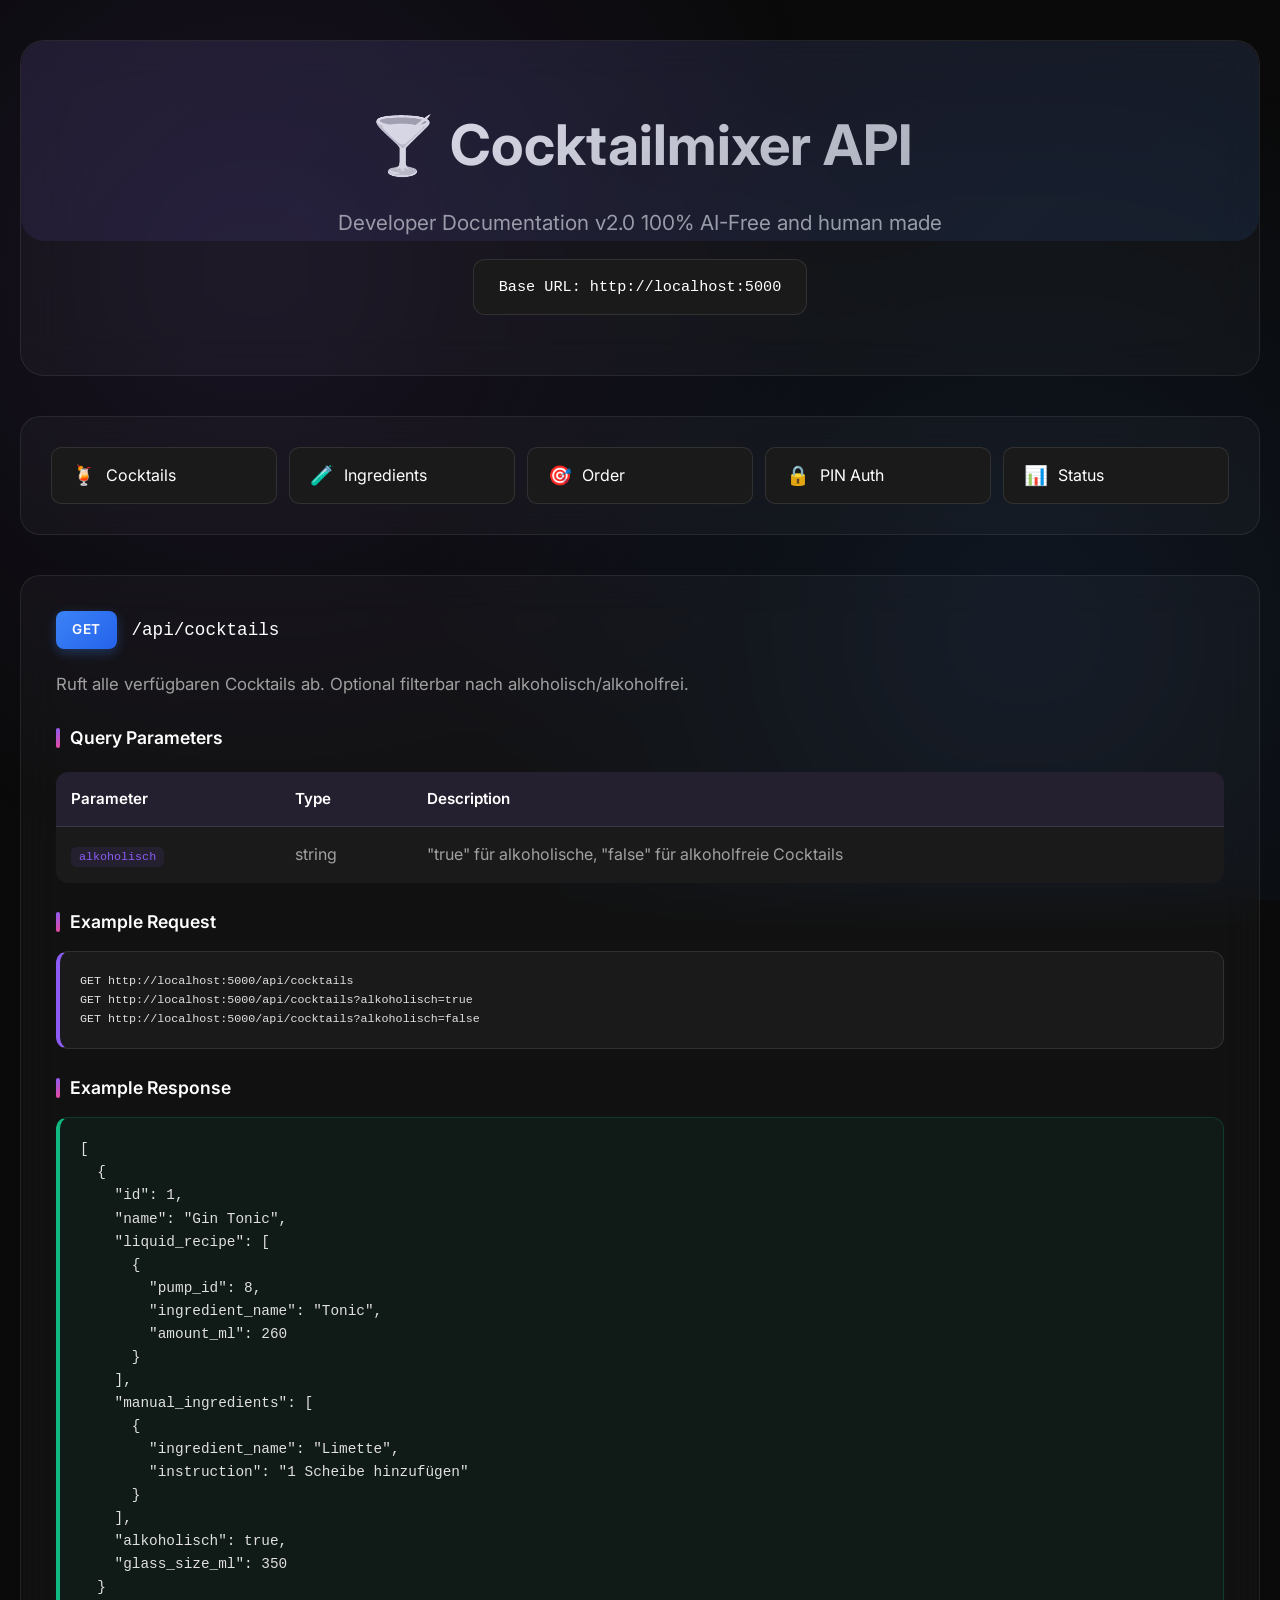
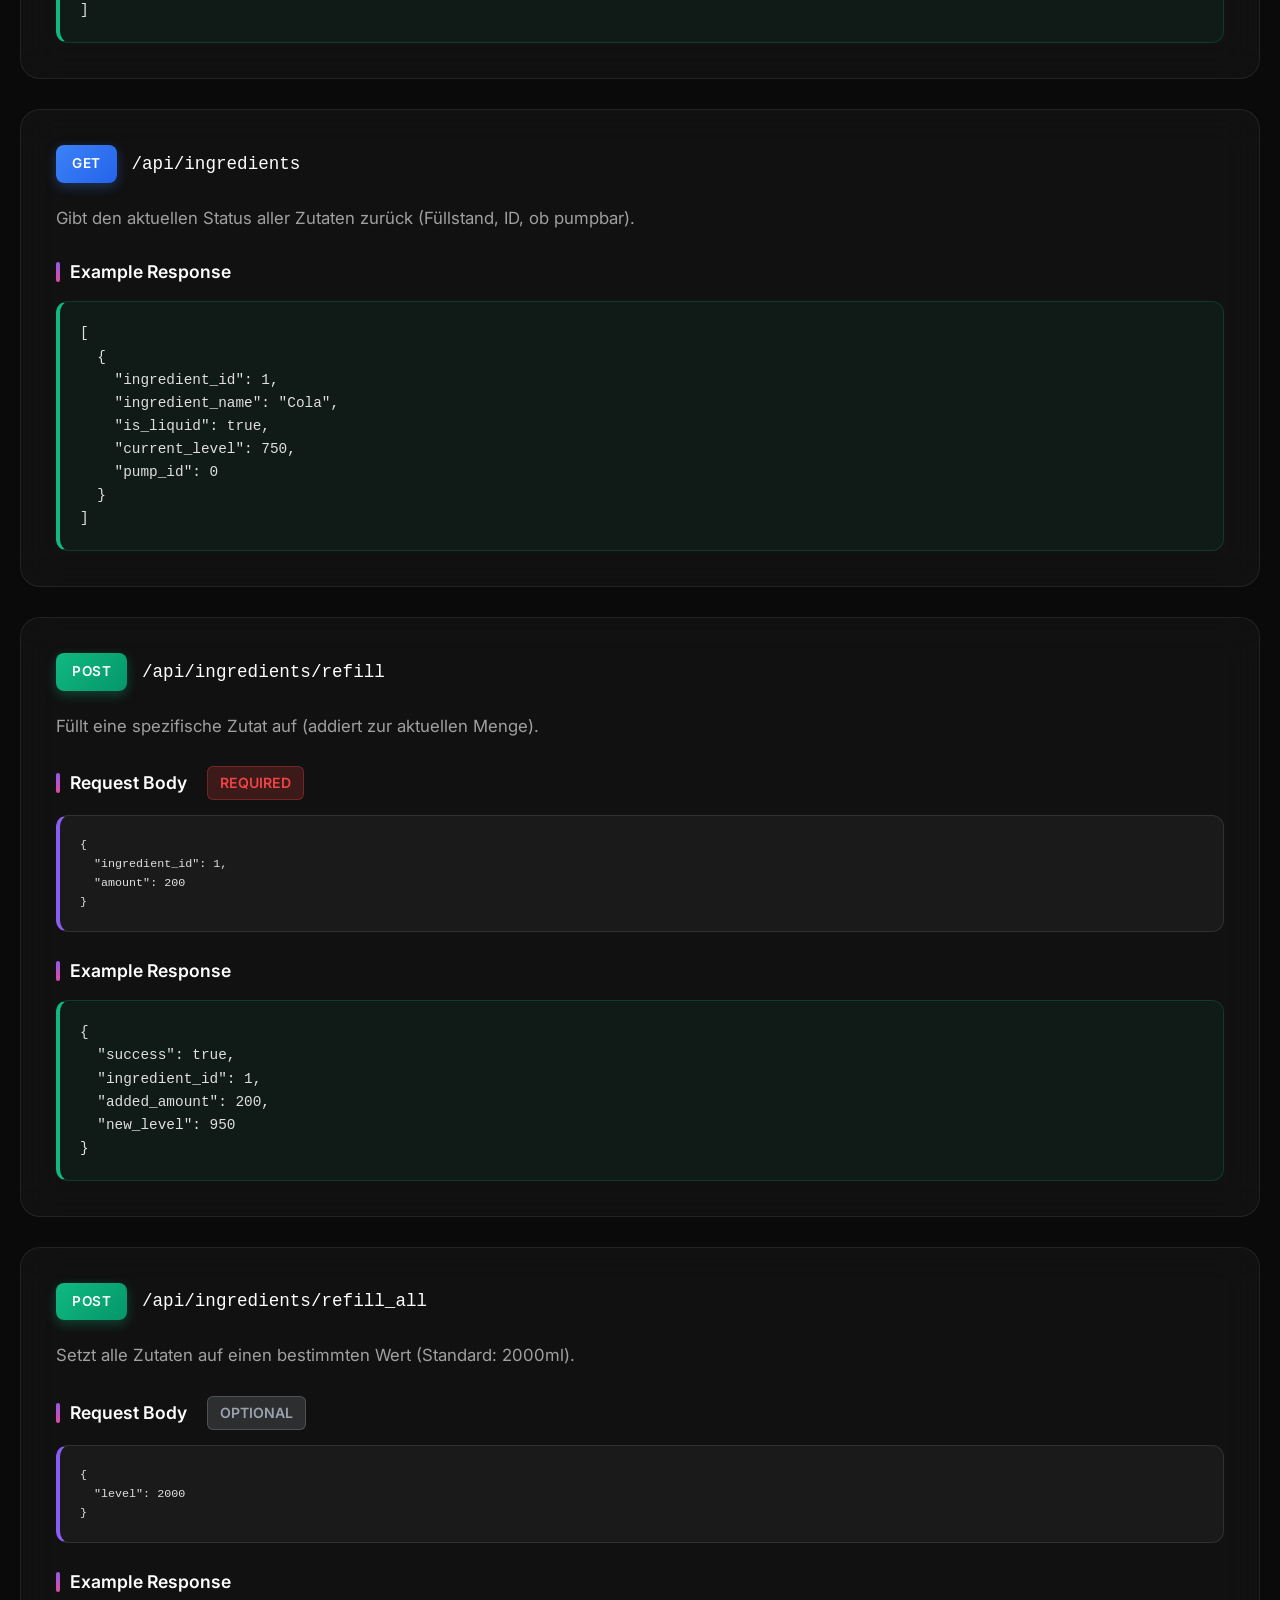
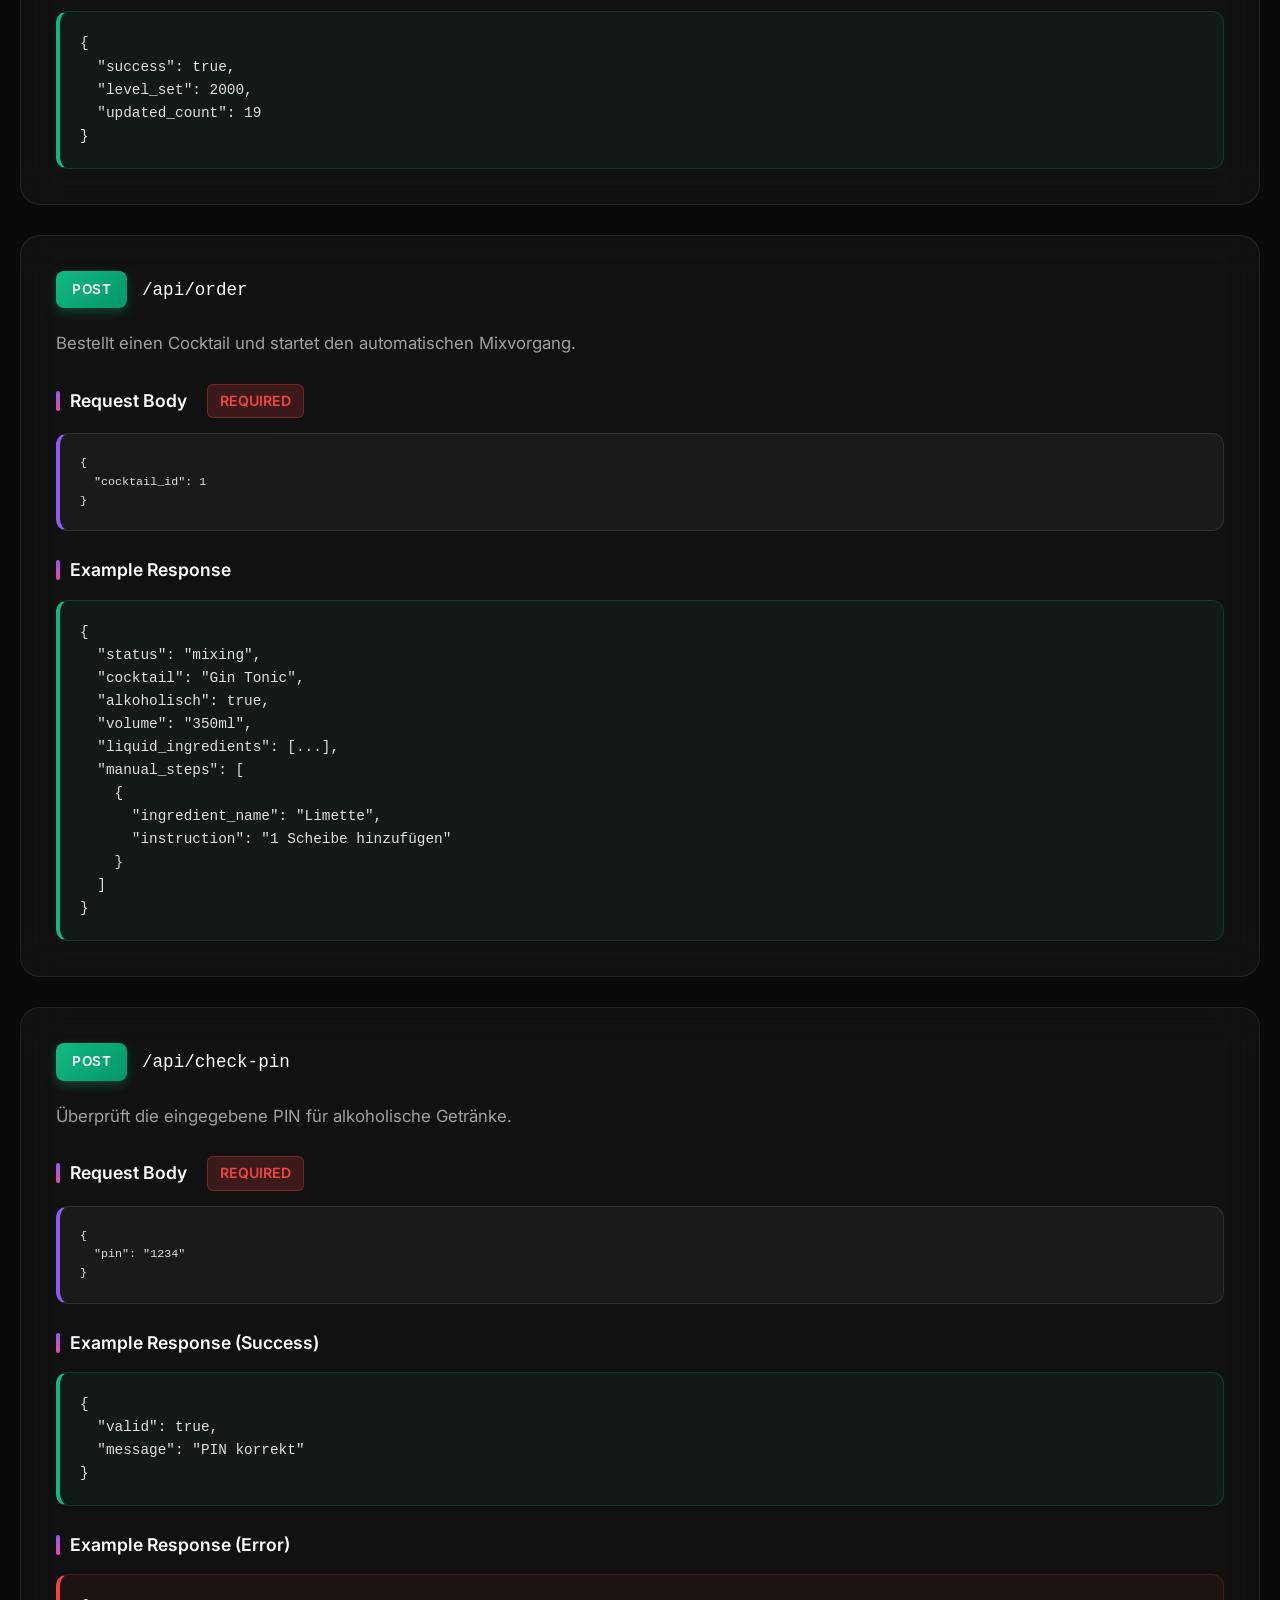
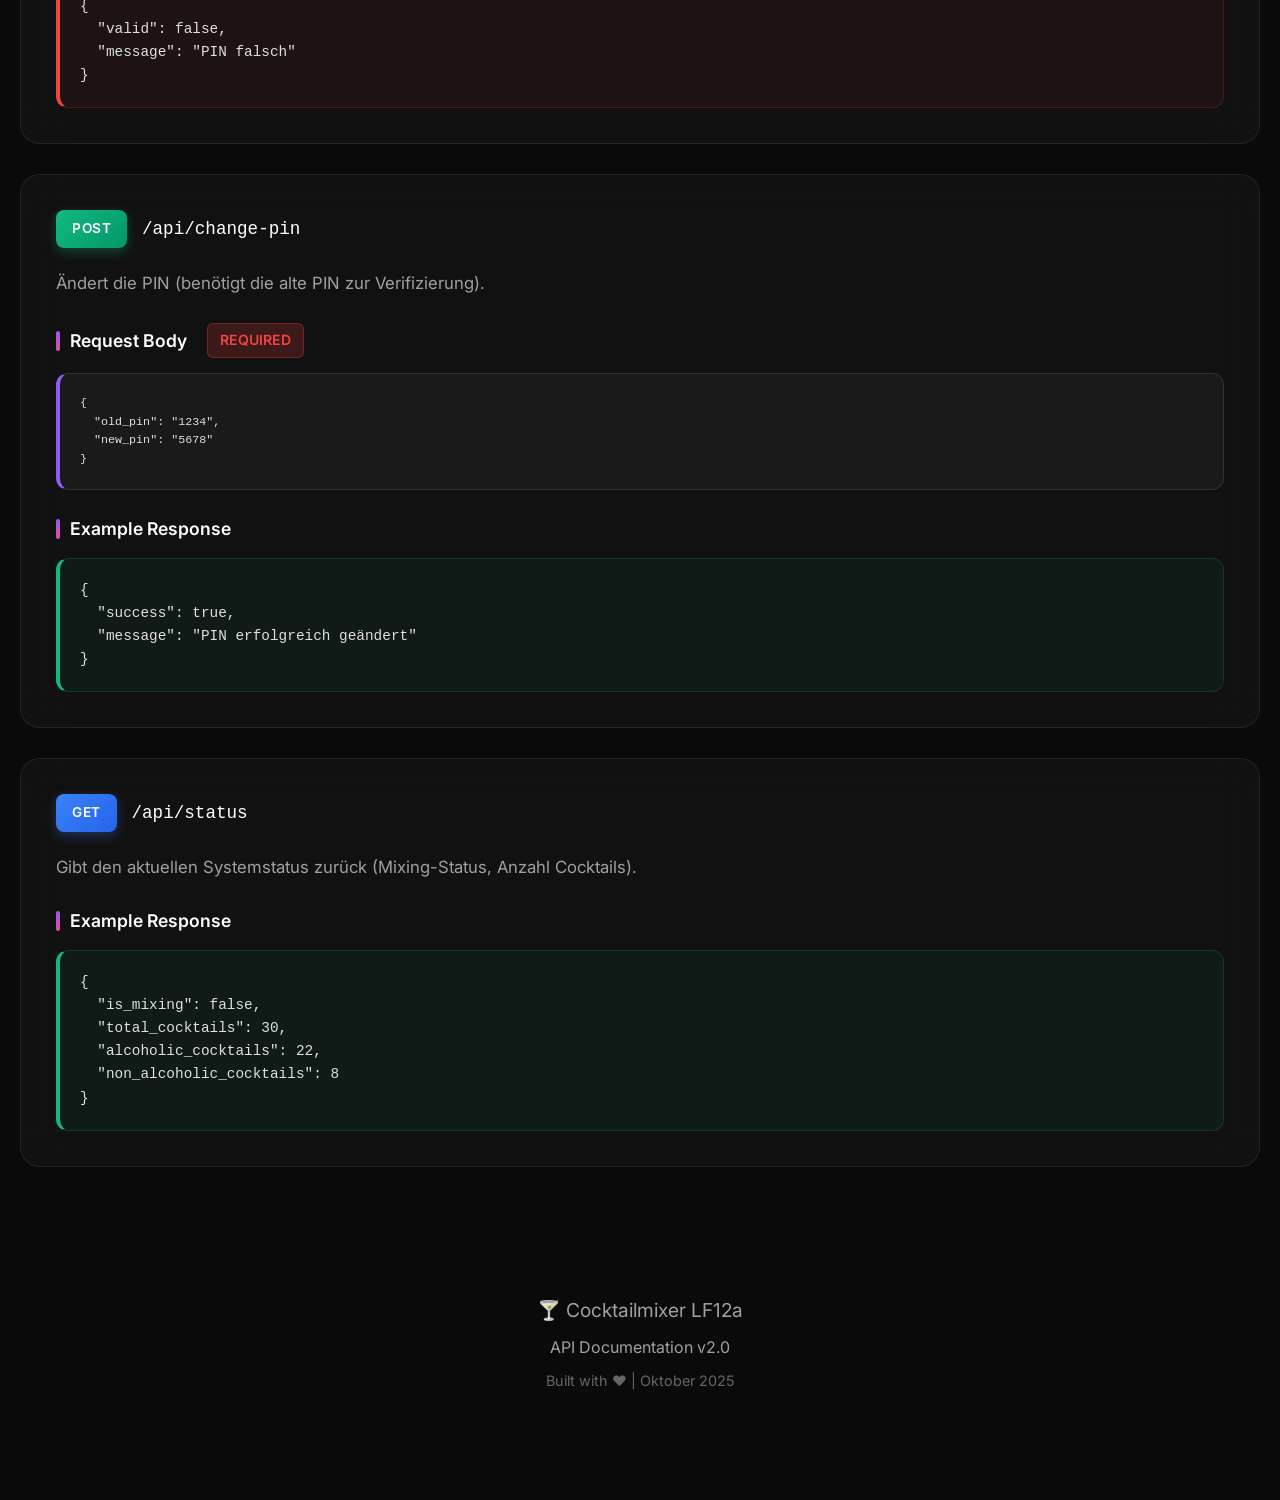
==== api_examples.html @ 71ad5038 "added api example html" ====
<!DOCTYPE html>
<html lang="de">
<head>
    <meta charset="UTF-8">
    <meta name="viewport" content="width=device-width, initial-scale=1.0">
    <title>Cocktailmixer API | Documentation not made with AI trust me bro</title>
    <style>
        @import url('https://fonts.googleapis.com/css2?family=Inter:wght@300;400;500;600;700&display=swap');
        
        * {
            margin: 0;
            padding: 0;
            box-sizing: border-box;
        }
        
        :root {
            --bg-primary: #0a0a0a;
            --bg-secondary: #1a1a1a;
            --bg-card: rgba(30, 30, 30, 0.6);
            --border-color: rgba(255, 255, 255, 0.1);
            --text-primary: #ffffff;
            --text-secondary: #a0a0a0;
            --accent-purple: #8b5cf6;
            --accent-blue: #3b82f6;
            --accent-green: #10b981;
            --accent-pink: #ec4899;
            --glass-bg: rgba(255, 255, 255, 0.03);
            --glass-border: rgba(255, 255, 255, 0.08);
        }
        
        body {
            font-family: 'Inter', -apple-system, BlinkMacSystemFont, sans-serif;
            background: var(--bg-primary);
            color: var(--text-primary);
            line-height: 1.6;
            overflow-x: hidden;
        }
        
        /* Animated Background */
        body::before {
            content: '';
            position: fixed;
            top: 0;
            left: 0;
            width: 100%;
            height: 100%;
            background: 
                radial-gradient(circle at 20% 30%, rgba(139, 92, 246, 0.1) 0%, transparent 50%),
                radial-gradient(circle at 80% 70%, rgba(59, 130, 246, 0.1) 0%, transparent 50%);
            pointer-events: none;
            z-index: 0;
        }
        
        .container {
            max-width: 1400px;
            margin: 0 auto;
            padding: 40px 20px;
            position: relative;
            z-index: 1;
        }
        
        /* Header */
        header {
            background: var(--glass-bg);
            backdrop-filter: blur(20px);
            -webkit-backdrop-filter: blur(20px);
            border: 1px solid var(--glass-border);
            border-radius: 24px;
            padding: 60px 40px;
            margin-bottom: 40px;
            text-align: center;
            position: relative;
            overflow: hidden;
        }
        
        header::before {
            content: '';
            position: absolute;
            top: 0;
            left: 0;
            right: 0;
            height: 200px;
            background: linear-gradient(135deg, var(--accent-purple) 0%, var(--accent-blue) 100%);
            opacity: 0.1;
            border-radius: 24px;
        }
        
        h1 {
            font-size: 3.5em;
            font-weight: 700;
            margin-bottom: 15px;
            background: linear-gradient(135deg, #ffffff 0%, #a0a0a0 100%);
            -webkit-background-clip: text;
            -webkit-text-fill-color: transparent;
            background-clip: text;
        }
        
        .subtitle {
            font-size: 1.3em;
            color: var(--text-secondary);
            font-weight: 400;
        }
        
        .base-url {
            margin-top: 20px;
            padding: 15px 25px;
            background: var(--bg-secondary);
            border: 1px solid var(--border-color);
            border-radius: 12px;
            display: inline-block;
            font-family: 'Monaco', monospace;
            font-size: 0.95em;
        }
        
        /* Navigation */
        .nav {
            background: var(--glass-bg);
            backdrop-filter: blur(20px);
            border: 1px solid var(--glass-border);
            border-radius: 20px;
            padding: 30px;
            margin-bottom: 40px;
            top: 20px;
            z-index: 10;
        }
        
        .nav h3 {
            margin-bottom: 20px;
            font-size: 1.2em;
            color: var(--text-secondary);
            font-weight: 500;
        }
        
        .nav-grid {
            display: grid;
            grid-template-columns: repeat(auto-fit, minmax(200px, 1fr));
            gap: 12px;
        }
        
        .nav-item {
            padding: 12px 20px;
            background: var(--bg-secondary);
            border: 1px solid var(--border-color);
            border-radius: 10px;
            text-decoration: none;
            color: var(--text-primary);
            transition: all 0.3s ease;
            display: flex;
            align-items: center;
            gap: 10px;
        }
        
        .nav-item:hover {
            background: var(--glass-bg);
            border-color: var(--accent-purple);
            transform: translateY(-2px);
        }
        
        .nav-icon {
            font-size: 1.2em;
        }
        
        /* Endpoint Card */
        .endpoint {
            background: var(--glass-bg);
            backdrop-filter: blur(20px);
            border: 1px solid var(--glass-border);
            border-radius: 20px;
            padding: 35px;
            margin-bottom: 30px;
            transition: all 0.3s ease;
        }
        
        .endpoint:hover {
            border-color: var(--accent-purple);
            transform: translateY(-4px);
            box-shadow: 0 20px 60px rgba(139, 92, 246, 0.2);
        }
        
        .endpoint-header {
            display: flex;
            align-items: center;
            gap: 15px;
            margin-bottom: 20px;
            flex-wrap: wrap;
        }
        
        .method {
            padding: 8px 16px;
            border-radius: 8px;
            font-weight: 600;
            font-size: 0.85em;
            letter-spacing: 0.5px;
            text-transform: uppercase;
        }
        
        .method.get {
            background: linear-gradient(135deg, var(--accent-blue), #2563eb);
            color: white;
            box-shadow: 0 4px 12px rgba(59, 130, 246, 0.3);
        }
        
        .method.post {
            background: linear-gradient(135deg, var(--accent-green), #059669);
            color: white;
            box-shadow: 0 4px 12px rgba(16, 185, 129, 0.3);
        }
        
        .path {
            font-family: 'Monaco', 'Courier New', monospace;
            font-size: 1.1em;
            color: var(--text-primary);
            font-weight: 500;
        }
        
        .description {
            color: var(--text-secondary);
            line-height: 1.8;
            margin-bottom: 25px;
            font-size: 1.05em;
        }
        
        .section-title {
            font-weight: 600;
            color: var(--text-primary);
            margin: 25px 0 15px 0;
            font-size: 1.1em;
            display: flex;
            align-items: center;
            gap: 10px;
        }
        
        .section-title::before {
            content: '';
            width: 4px;
            height: 20px;
            background: linear-gradient(135deg, var(--accent-purple), var(--accent-pink));
            border-radius: 2px;
        }
        
        /* Code Block */
        .code-block {
            background: var(--bg-secondary);
            border: 1px solid var(--border-color);
            border-left: 4px solid var(--accent-purple);
            border-radius: 12px;
            padding: 20px;
            overflow-x: auto;
            font-family: 'Monaco', 'Courier New', monospace;
            font-size: 0.9em;
            line-height: 1.6;
            color: #e0e0e0;
        }
        
        .code-block pre {
            margin: 0;
        }
        
        /* Response */
        .response {
            background: rgba(16, 185, 129, 0.05);
            border: 1px solid rgba(16, 185, 129, 0.2);
            border-left: 4px solid var(--accent-green);
            border-radius: 12px;
            padding: 20px;
            margin-top: 15px;
            overflow-x: auto;
        }
        
        .response pre {
            margin: 0;
            color: #e0e0e0;
            font-family: 'Monaco', monospace;
            font-size: 0.9em;
        }
        
        /* Error Response */
        .error-response {
            background: rgba(239, 68, 68, 0.05);
            border: 1px solid rgba(239, 68, 68, 0.2);
            border-left: 4px solid #ef4444;
        }
        
        /* Table */
        table {
            width: 100%;
            border-collapse: collapse;
            margin: 20px 0;
            background: var(--bg-secondary);
            border-radius: 12px;
            overflow: hidden;
        }
        
        th {
            background: rgba(139, 92, 246, 0.1);
            color: var(--text-primary);
            font-weight: 600;
            padding: 15px;
            text-align: left;
            font-size: 0.95em;
        }
        
        td {
            padding: 15px;
            border-top: 1px solid var(--border-color);
            color: var(--text-secondary);
        }
        
        td code {
            background: rgba(139, 92, 246, 0.1);
            padding: 3px 8px;
            border-radius: 6px;
            font-size: 0.9em;
            color: var(--accent-purple);
        }
        
        /* Badges */
        .badge {
            display: inline-block;
            padding: 5px 12px;
            border-radius: 6px;
            font-size: 0.8em;
            font-weight: 600;
            margin-left: 10px;
        }
        
        .badge.required {
            background: rgba(239, 68, 68, 0.2);
            color: #ef4444;
            border: 1px solid rgba(239, 68, 68, 0.3);
        }
        
        .badge.optional {
            background: rgba(156, 163, 175, 0.2);
            color: #9ca3af;
            border: 1px solid rgba(156, 163, 175, 0.3);
        }
        
        /* Footer */
        footer {
            text-align: center;
            padding: 60px 0;
            color: var(--text-secondary);
            margin-top: 60px;
        }
        
        footer p {
            margin: 8px 0;
        }
        
        /* Scrollbar */
        ::-webkit-scrollbar {
            width: 8px;
            height: 8px;
        }
        
        ::-webkit-scrollbar-track {
            background: var(--bg-secondary);
        }
        
        ::-webkit-scrollbar-thumb {
            background: var(--accent-purple);
            border-radius: 4px;
        }
        
        ::-webkit-scrollbar-thumb:hover {
            background: #a78bfa;
        }
        
        /* Animations */
        @keyframes fadeIn {
            from {
                opacity: 0;
                transform: translateY(20px);
            }
            to {
                opacity: 1;
                transform: translateY(0);
            }
        }
        
        .endpoint {
            animation: fadeIn 0.5s ease-out;
        }
        
        /* Responsive */
        @media (max-width: 768px) {
            h1 {
                font-size: 2.5em;
            }
            
            .endpoint {
                padding: 25px;
            }
            
            .nav-grid {
                grid-template-columns: 1fr;
            }
        }
    </style>
</head>
<body>
    <div class="container">
        <!-- Header -->
        <header>
            <h1>🍸 Cocktailmixer API</h1>
            <p class="subtitle">Developer Documentation v2.0 100% AI-Free and human made</p>
            <div class="base-url">Base URL: http://localhost:5000</div>
        </header>

        <!-- Navigation -->
        <div class="nav">
            <div class="nav-grid">
                <a href="#cocktails" class="nav-item">
                    <span class="nav-icon">🍹</span> Cocktails
                </a>
                <a href="#ingredients" class="nav-item">
                    <span class="nav-icon">🧪</span> Ingredients
                </a>
                <a href="#order" class="nav-item">
                    <span class="nav-icon">🎯</span> Order
                </a>
                <a href="#pin" class="nav-item">
                    <span class="nav-icon">🔒</span> PIN Auth
                </a>
                <a href="#status" class="nav-item">
                    <span class="nav-icon">📊</span> Status
                </a>
            </div>
        </div>

        <!-- COCKTAILS -->
        <div id="cocktails" class="endpoint">
            <div class="endpoint-header">
                <span class="method get">GET</span>
                <span class="path">/api/cocktails</span>
            </div>
            <p class="description">
                Ruft alle verfügbaren Cocktails ab. Optional filterbar nach alkoholisch/alkoholfrei.
            </p>
            
            <div class="section-title">Query Parameters</div>
            <table>
                <tr>
                    <th>Parameter</th>
                    <th>Type</th>
                    <th>Description</th>
                </tr>
                <tr>
                    <td><code>alkoholisch</code></td>
                    <td>string</td>
                    <td>"true" für alkoholische, "false" für alkoholfreie Cocktails</td>
                </tr>
            </table>

            <div class="section-title">Example Request</div>
            <div class="code-block">
<pre>GET http://localhost:5000/api/cocktails
GET http://localhost:5000/api/cocktails?alkoholisch=true
GET http://localhost:5000/api/cocktails?alkoholisch=false</pre>
            </div>

            <div class="section-title">Example Response</div>
            <div class="response">
<pre>[
  {
    "id": 1,
    "name": "Gin Tonic",
    "liquid_recipe": [
      {
        "pump_id": 8,
        "ingredient_name": "Tonic",
        "amount_ml": 260
      }
    ],
    "manual_ingredients": [
      {
        "ingredient_name": "Limette",
        "instruction": "1 Scheibe hinzufügen"
      }
    ],
    "alkoholisch": true,
    "glass_size_ml": 350
  }
]</pre>
            </div>
        </div>

        <!-- INGREDIENTS -->
        <div id="ingredients" class="endpoint">
            <div class="endpoint-header">
                <span class="method get">GET</span>
                <span class="path">/api/ingredients</span>
            </div>
            <p class="description">
                Gibt den aktuellen Status aller Zutaten zurück (Füllstand, ID, ob pumpbar).
            </p>

            <div class="section-title">Example Response</div>
            <div class="response">
<pre>[
  {
    "ingredient_id": 1,
    "ingredient_name": "Cola",
    "is_liquid": true,
    "current_level": 750,
    "pump_id": 0
  }
]</pre>
            </div>
        </div>

        <!-- INGREDIENTS REFILL -->
        <div class="endpoint">
            <div class="endpoint-header">
                <span class="method post">POST</span>
                <span class="path">/api/ingredients/refill</span>
            </div>
            <p class="description">
                Füllt eine spezifische Zutat auf (addiert zur aktuellen Menge).
            </p>

            <div class="section-title">
                Request Body
                <span class="badge required">REQUIRED</span>
            </div>
            <div class="code-block">
<pre>{
  "ingredient_id": 1,
  "amount": 200
}</pre>
            </div>

            <div class="section-title">Example Response</div>
            <div class="response">
<pre>{
  "success": true,
  "ingredient_id": 1,
  "added_amount": 200,
  "new_level": 950
}</pre>
            </div>
        </div>

        <!-- INGREDIENTS REFILL ALL -->
        <div class="endpoint">
            <div class="endpoint-header">
                <span class="method post">POST</span>
                <span class="path">/api/ingredients/refill_all</span>
            </div>
            <p class="description">
                Setzt alle Zutaten auf einen bestimmten Wert (Standard: 2000ml).
            </p>

            <div class="section-title">
                Request Body
                <span class="badge optional">OPTIONAL</span>
            </div>
            <div class="code-block">
<pre>{
  "level": 2000
}</pre>
            </div>

            <div class="section-title">Example Response</div>
            <div class="response">
<pre>{
  "success": true,
  "level_set": 2000,
  "updated_count": 19
}</pre>
            </div>
        </div>

        <!-- ORDER -->
        <div id="order" class="endpoint">
            <div class="endpoint-header">
                <span class="method post">POST</span>
                <span class="path">/api/order</span>
            </div>
            <p class="description">
                Bestellt einen Cocktail und startet den automatischen Mixvorgang.
            </p>

            <div class="section-title">
                Request Body
                <span class="badge required">REQUIRED</span>
            </div>
            <div class="code-block">
<pre>{
  "cocktail_id": 1
}</pre>
            </div>

            <div class="section-title">Example Response</div>
            <div class="response">
<pre>{
  "status": "mixing",
  "cocktail": "Gin Tonic",
  "alkoholisch": true,
  "volume": "350ml",
  "liquid_ingredients": [...],
  "manual_steps": [
    {
      "ingredient_name": "Limette",
      "instruction": "1 Scheibe hinzufügen"
    }
  ]
}</pre>
            </div>
        </div>

        <!-- PIN CHECK -->
        <div id="pin" class="endpoint">
            <div class="endpoint-header">
                <span class="method post">POST</span>
                <span class="path">/api/check-pin</span>
            </div>
            <p class="description">
                Überprüft die eingegebene PIN für alkoholische Getränke.
            </p>

            <div class="section-title">
                Request Body
                <span class="badge required">REQUIRED</span>
            </div>
            <div class="code-block">
<pre>{
  "pin": "1234"
}</pre>
            </div>

            <div class="section-title">Example Response (Success)</div>
            <div class="response">
<pre>{
  "valid": true,
  "message": "PIN korrekt"
}</pre>
            </div>

            <div class="section-title">Example Response (Error)</div>
            <div class="response error-response">
<pre>{
  "valid": false,
  "message": "PIN falsch"
}</pre>
            </div>
        </div>

        <!-- PIN CHANGE -->
        <div class="endpoint">
            <div class="endpoint-header">
                <span class="method post">POST</span>
                <span class="path">/api/change-pin</span>
            </div>
            <p class="description">
                Ändert die PIN (benötigt die alte PIN zur Verifizierung).
            </p>

            <div class="section-title">
                Request Body
                <span class="badge required">REQUIRED</span>
            </div>
            <div class="code-block">
<pre>{
  "old_pin": "1234",
  "new_pin": "5678"
}</pre>
            </div>

            <div class="section-title">Example Response</div>
            <div class="response">
<pre>{
  "success": true,
  "message": "PIN erfolgreich geändert"
}</pre>
            </div>
        </div>

        <!-- STATUS -->
        <div id="status" class="endpoint">
            <div class="endpoint-header">
                <span class="method get">GET</span>
                <span class="path">/api/status</span>
            </div>
            <p class="description">
                Gibt den aktuellen Systemstatus zurück (Mixing-Status, Anzahl Cocktails).
            </p>

            <div class="section-title">Example Response</div>
            <div class="response">
<pre>{
  "is_mixing": false,
  "total_cocktails": 30,
  "alcoholic_cocktails": 22,
  "non_alcoholic_cocktails": 8
}</pre>
            </div>
        </div>

        <!-- Footer -->
        <footer>
            <p style="font-size: 1.2em; margin-bottom: 10px;">🍸 Cocktailmixer LF12a</p>
            <p>API Documentation v2.0</p>
            <p style="font-size: 0.9em; color: #666;">Built with ❤️ | Oktober 2025</p>
        </footer>
    </div>
</body>
</html>
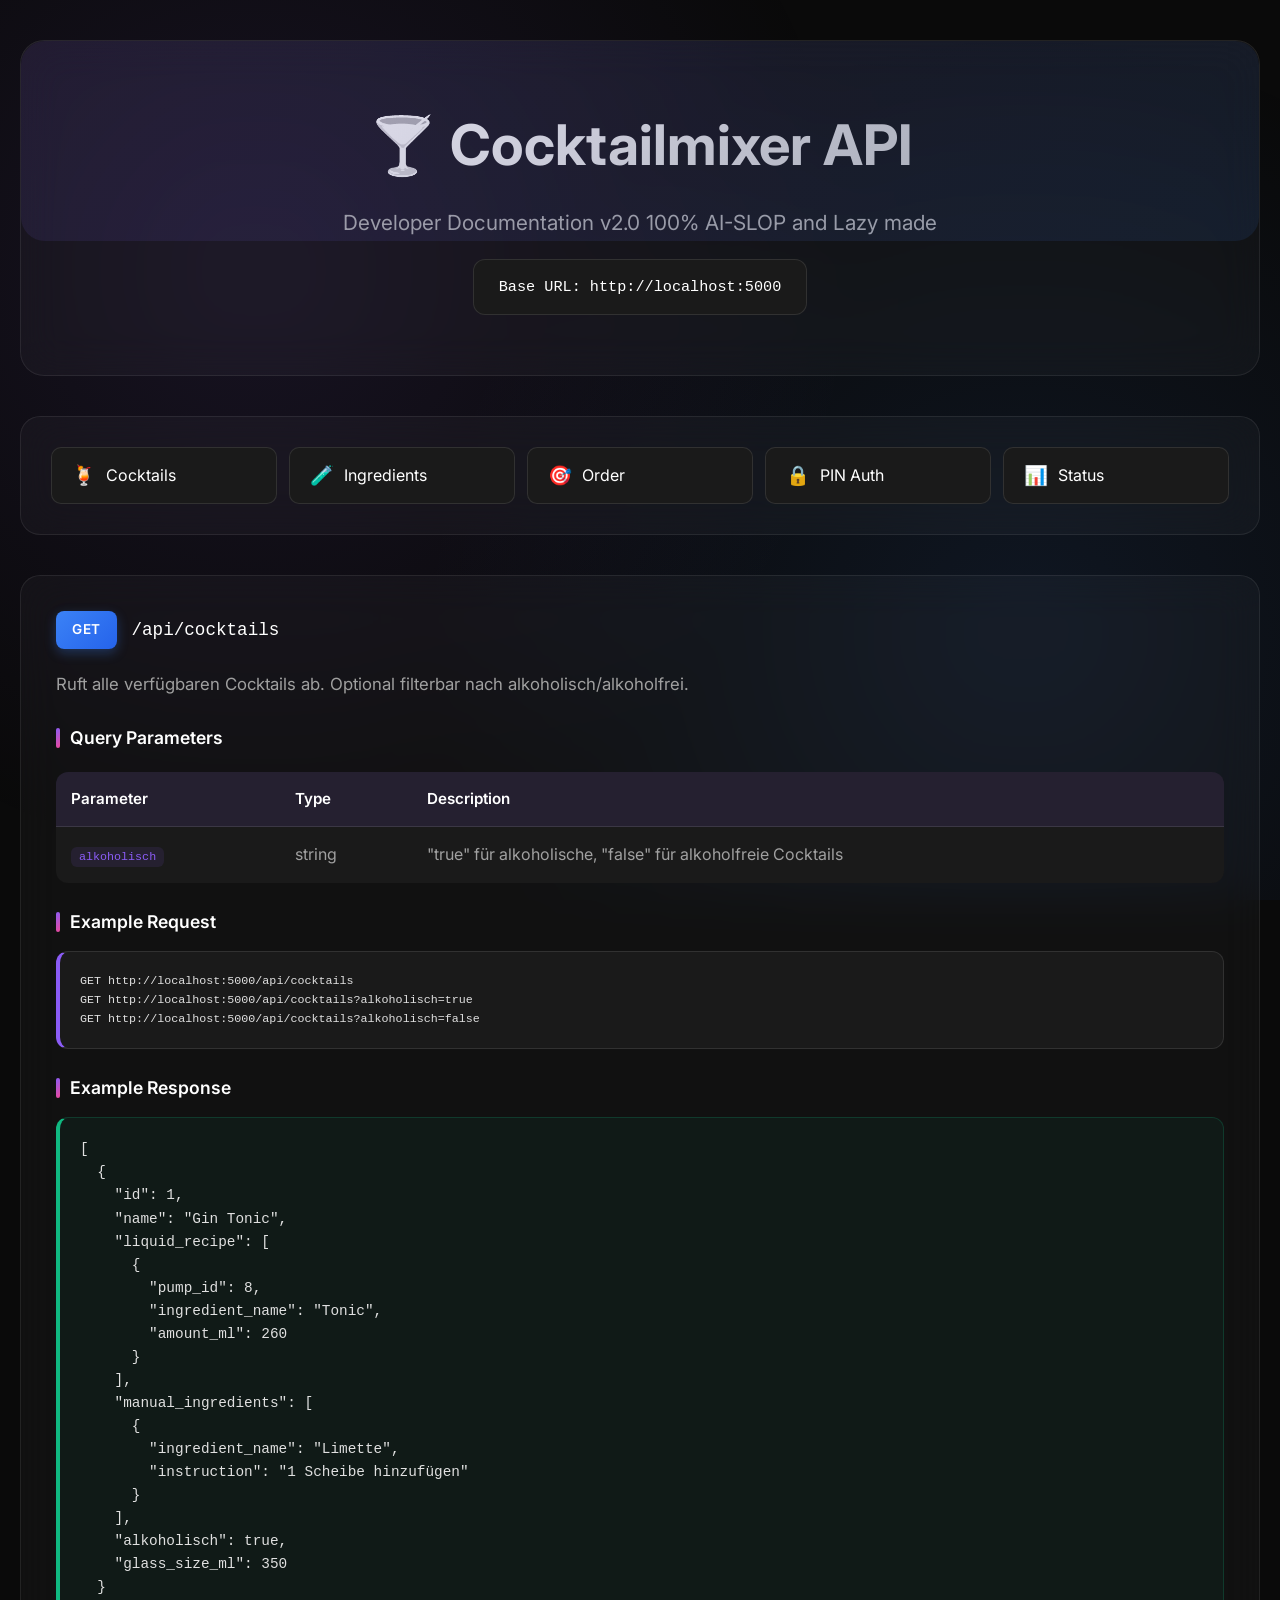
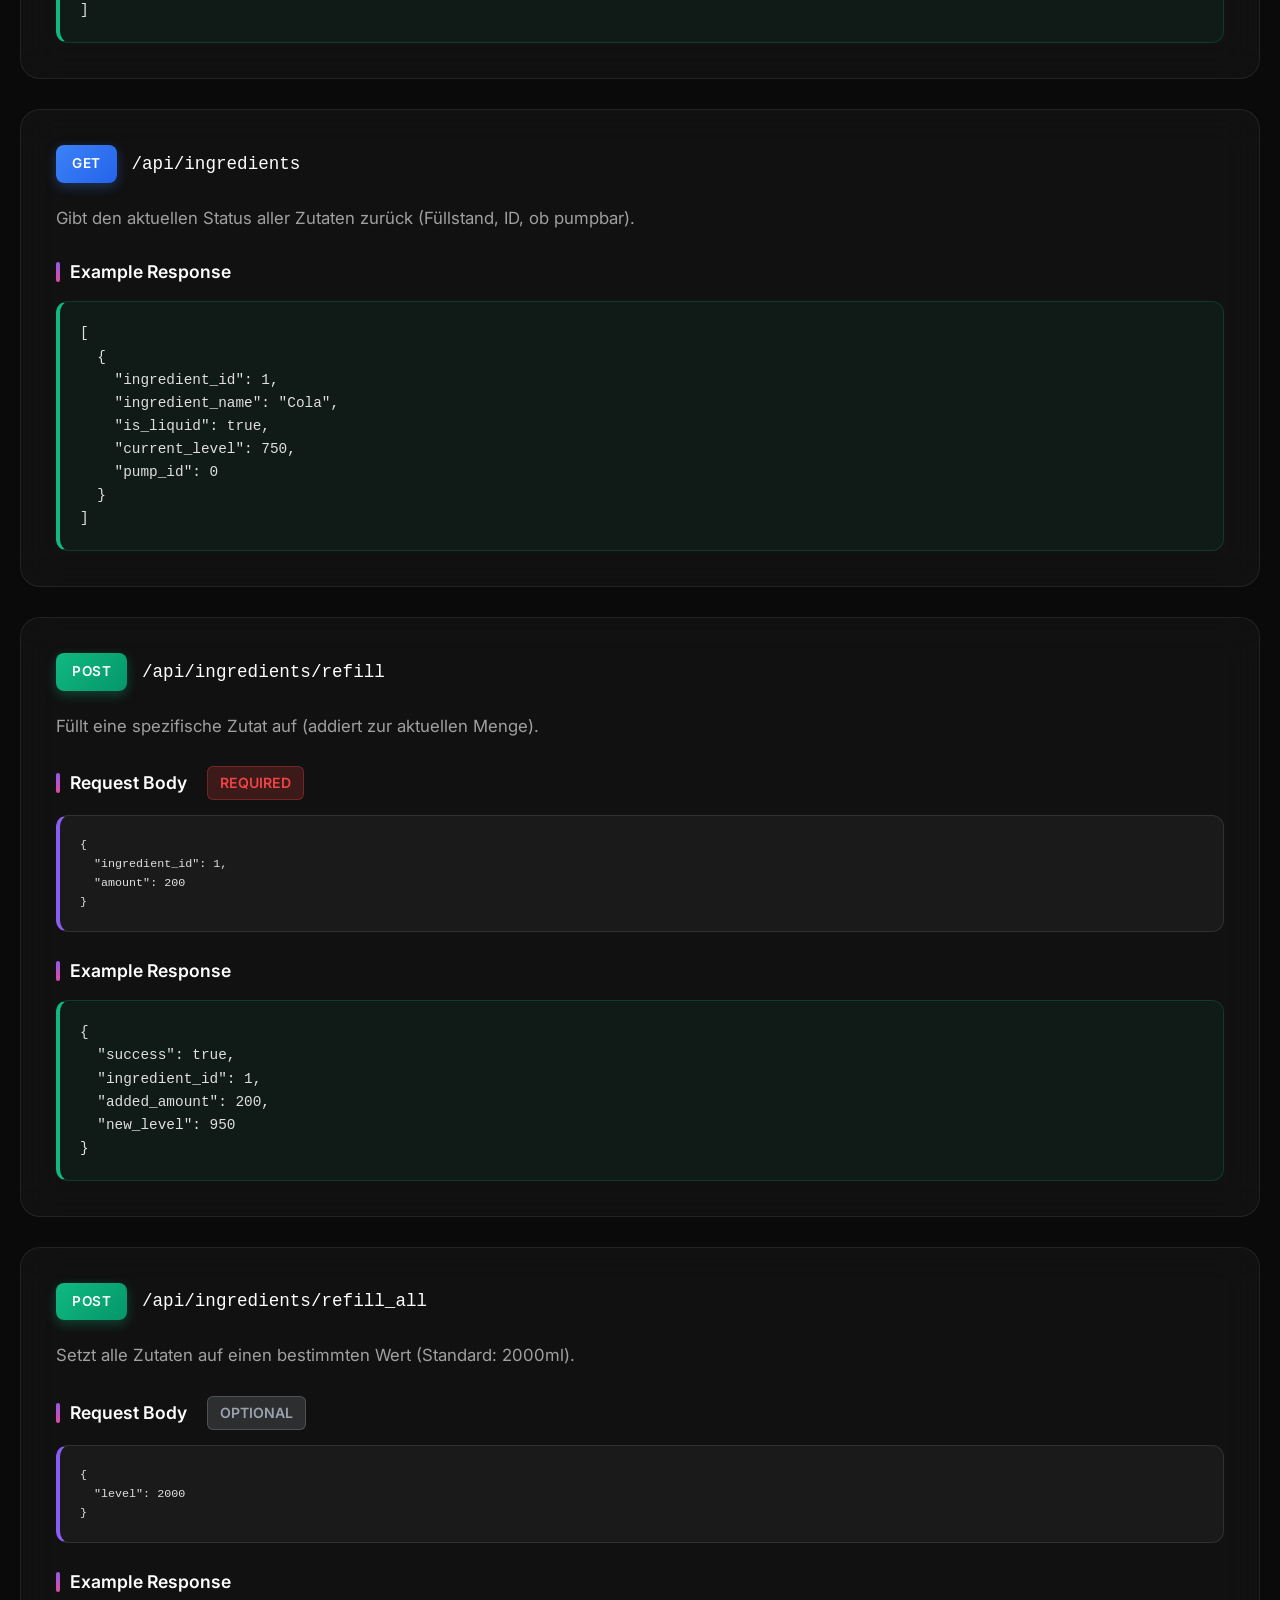
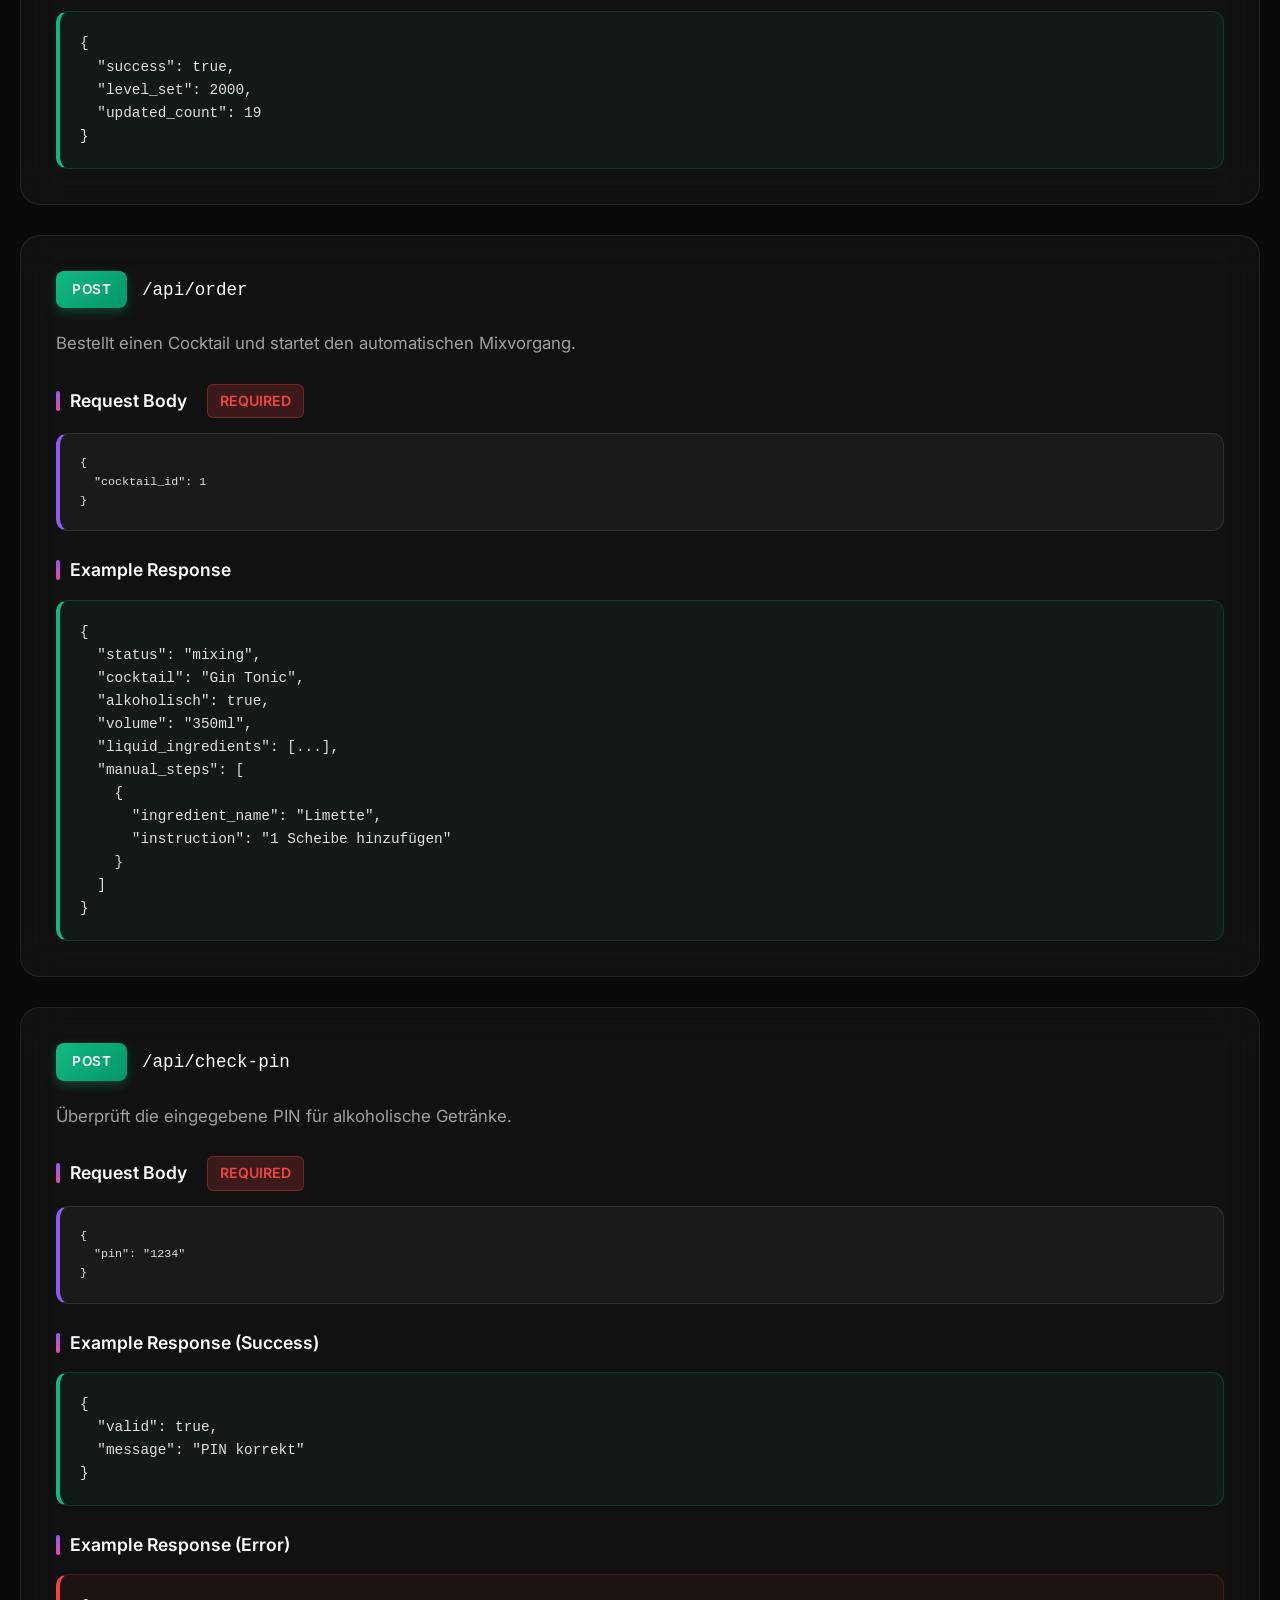
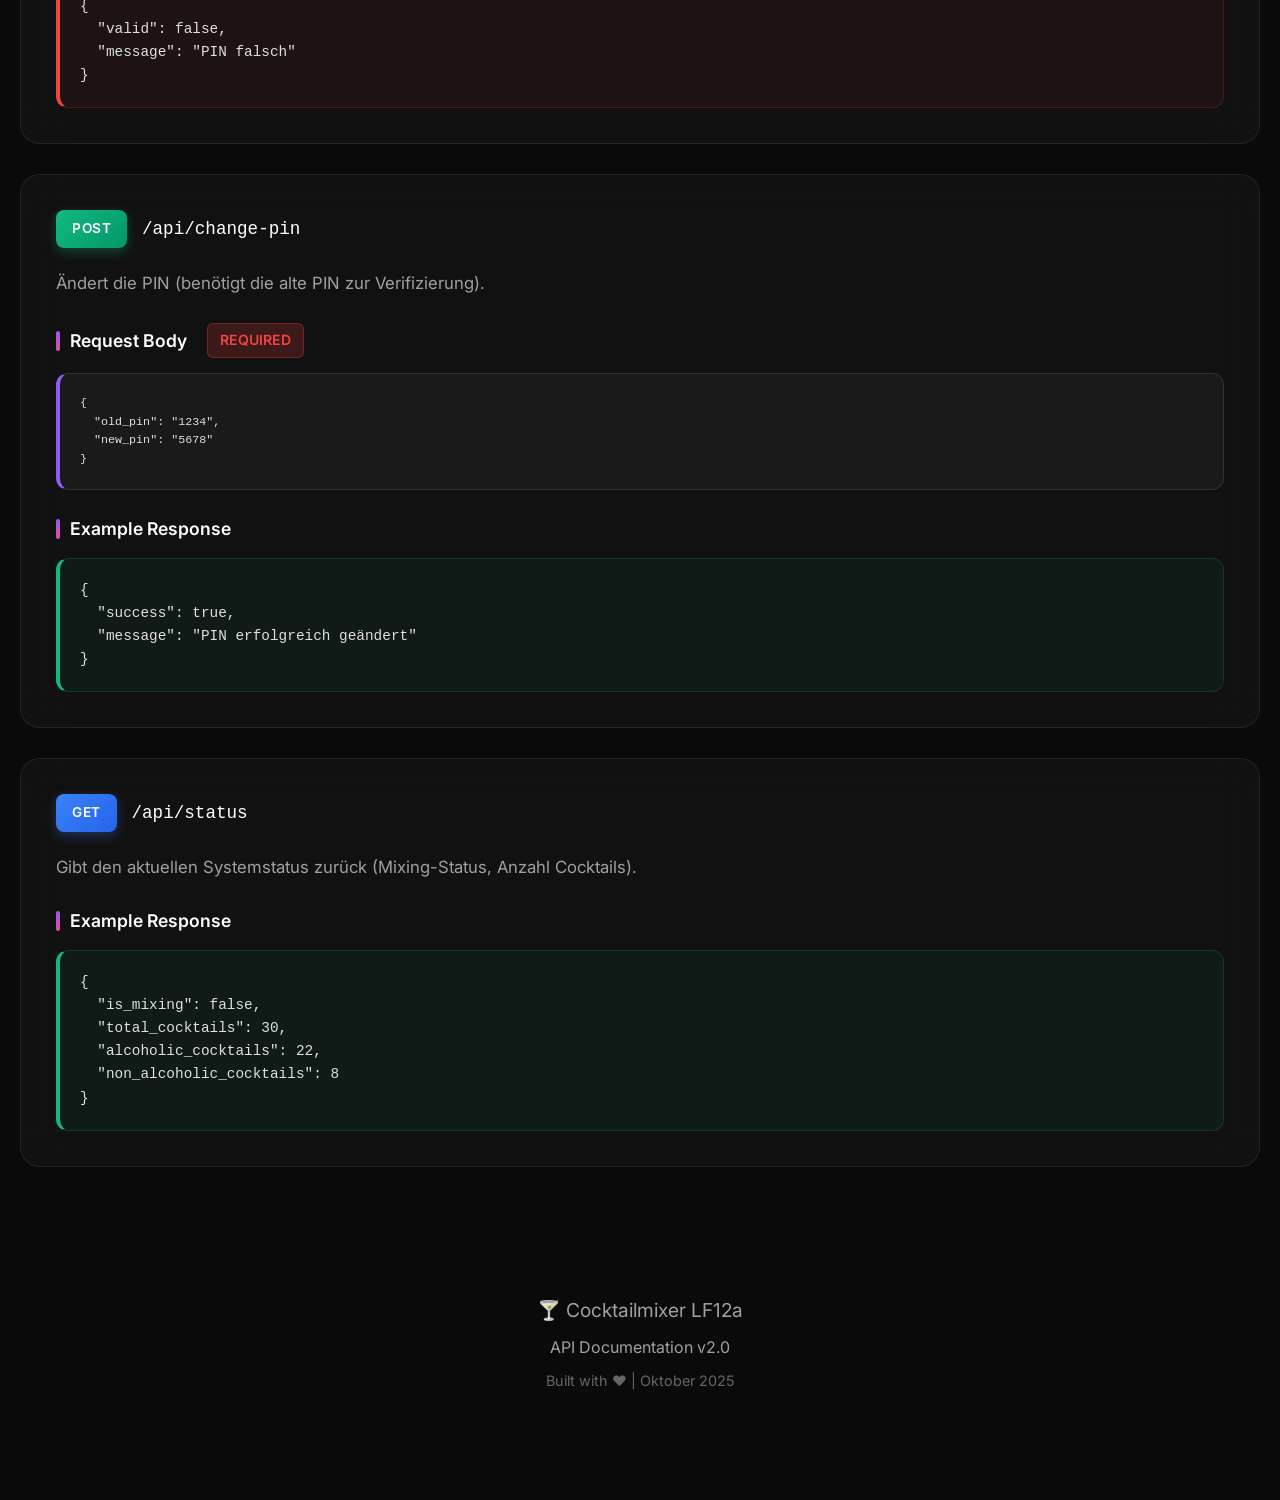
==== commit d32366a7: "added images to frontend" ====
--- a/api_examples.html
+++ b/api_examples.html
@@ -3,7 +3,7 @@
 <head>
     <meta charset="UTF-8">
     <meta name="viewport" content="width=device-width, initial-scale=1.0">
-    <title>Cocktailmixer API | Documentation not made with AI trust me bro</title>
+    <title>Cocktailmixer API | Documentation Ai slop bs trust me bro</title>
     <style>
         @import url('https://fonts.googleapis.com/css2?family=Inter:wght@300;400;500;600;700&display=swap');
         
@@ -404,7 +404,7 @@
         <!-- Header -->
         <header>
             <h1>🍸 Cocktailmixer API</h1>
-            <p class="subtitle">Developer Documentation v2.0 100% AI-Free and human made</p>
+            <p class="subtitle">Developer Documentation v2.0 100% AI-SLOP and Lazy made</p>
             <div class="base-url">Base URL: http://localhost:5000</div>
         </header>
 
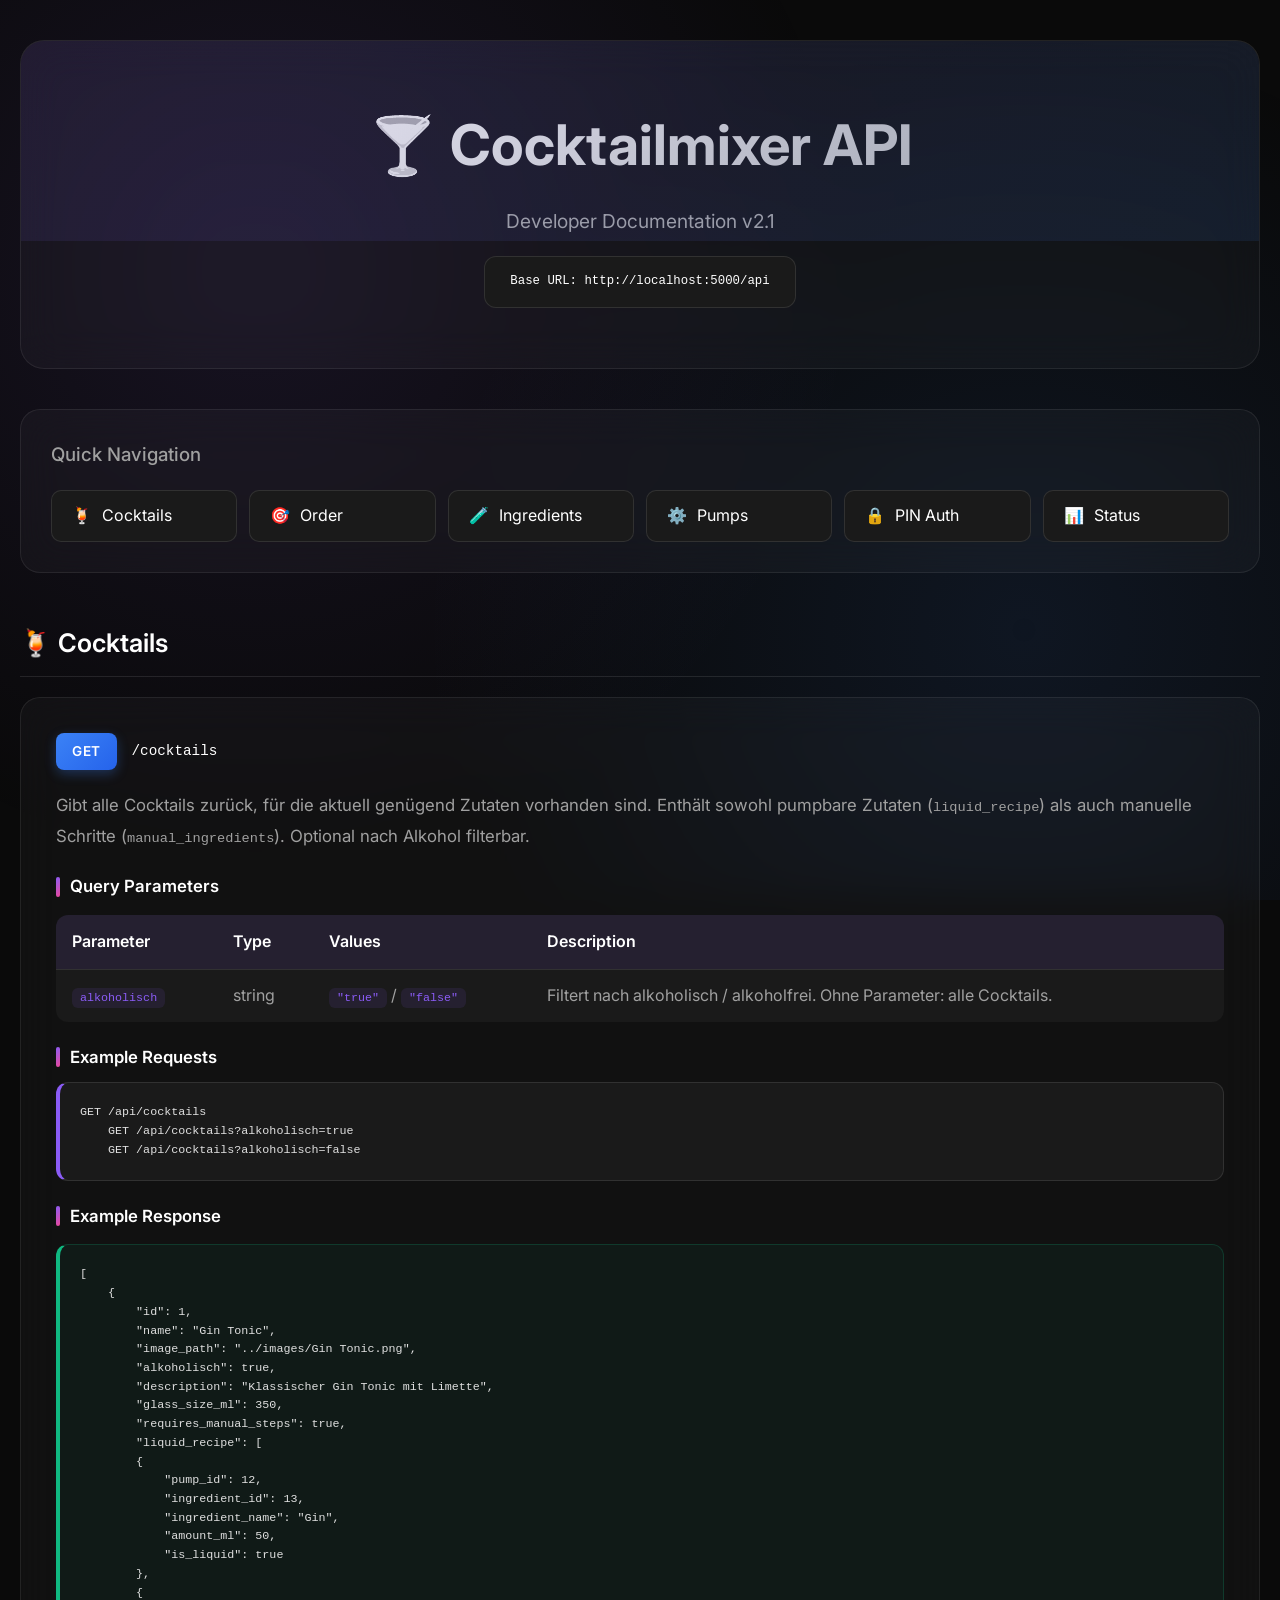
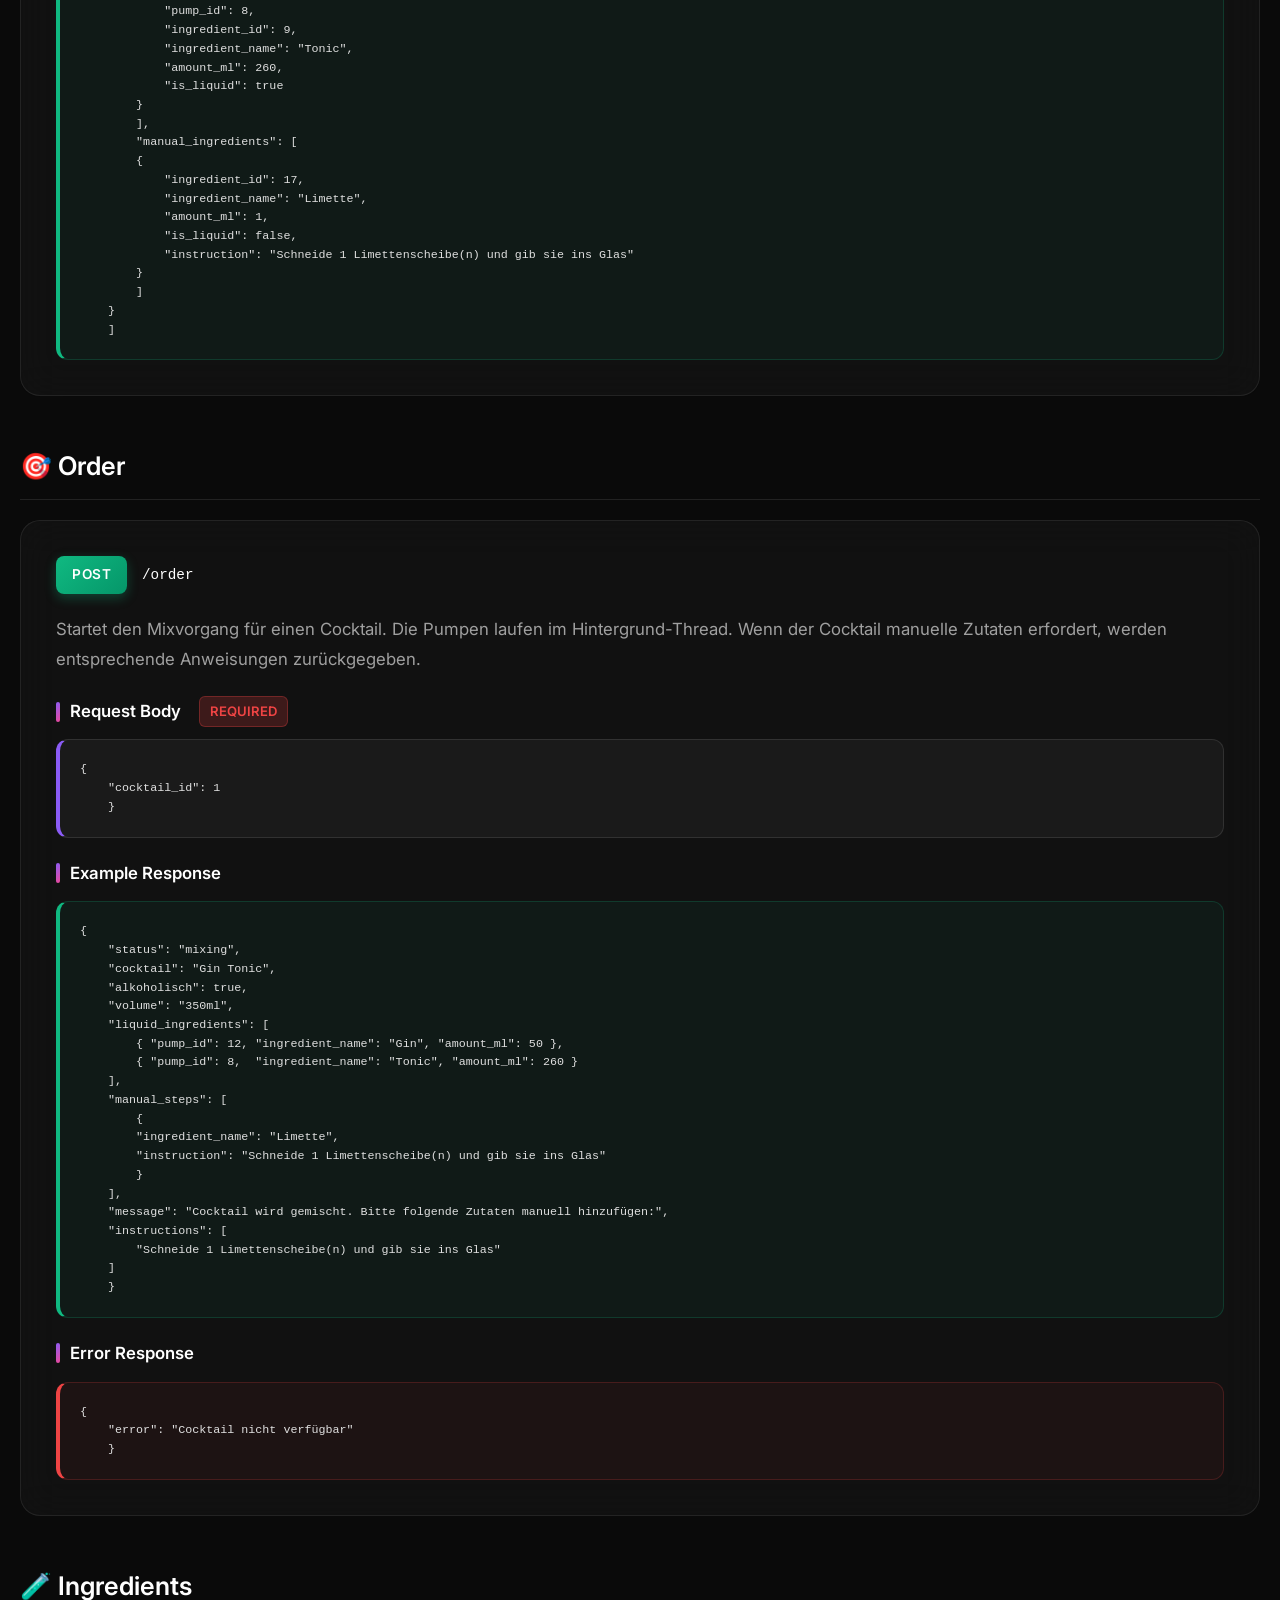
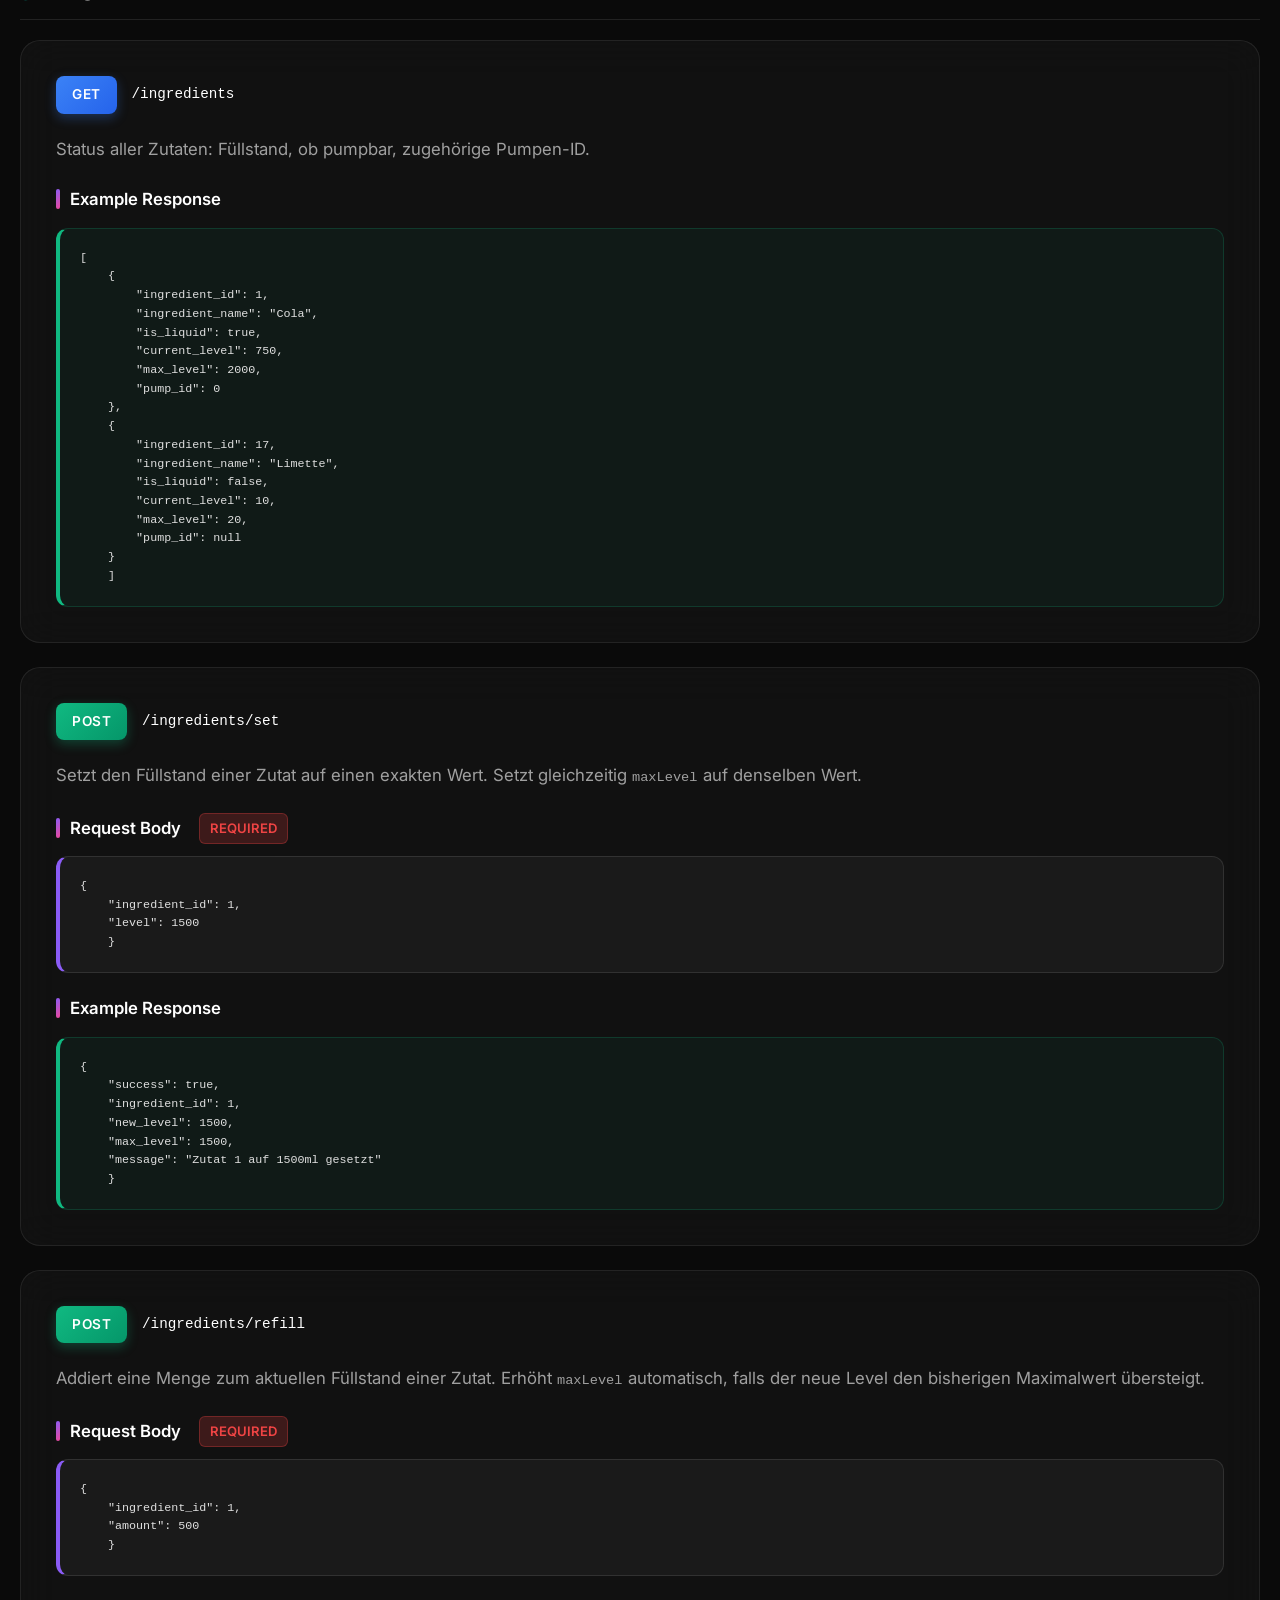
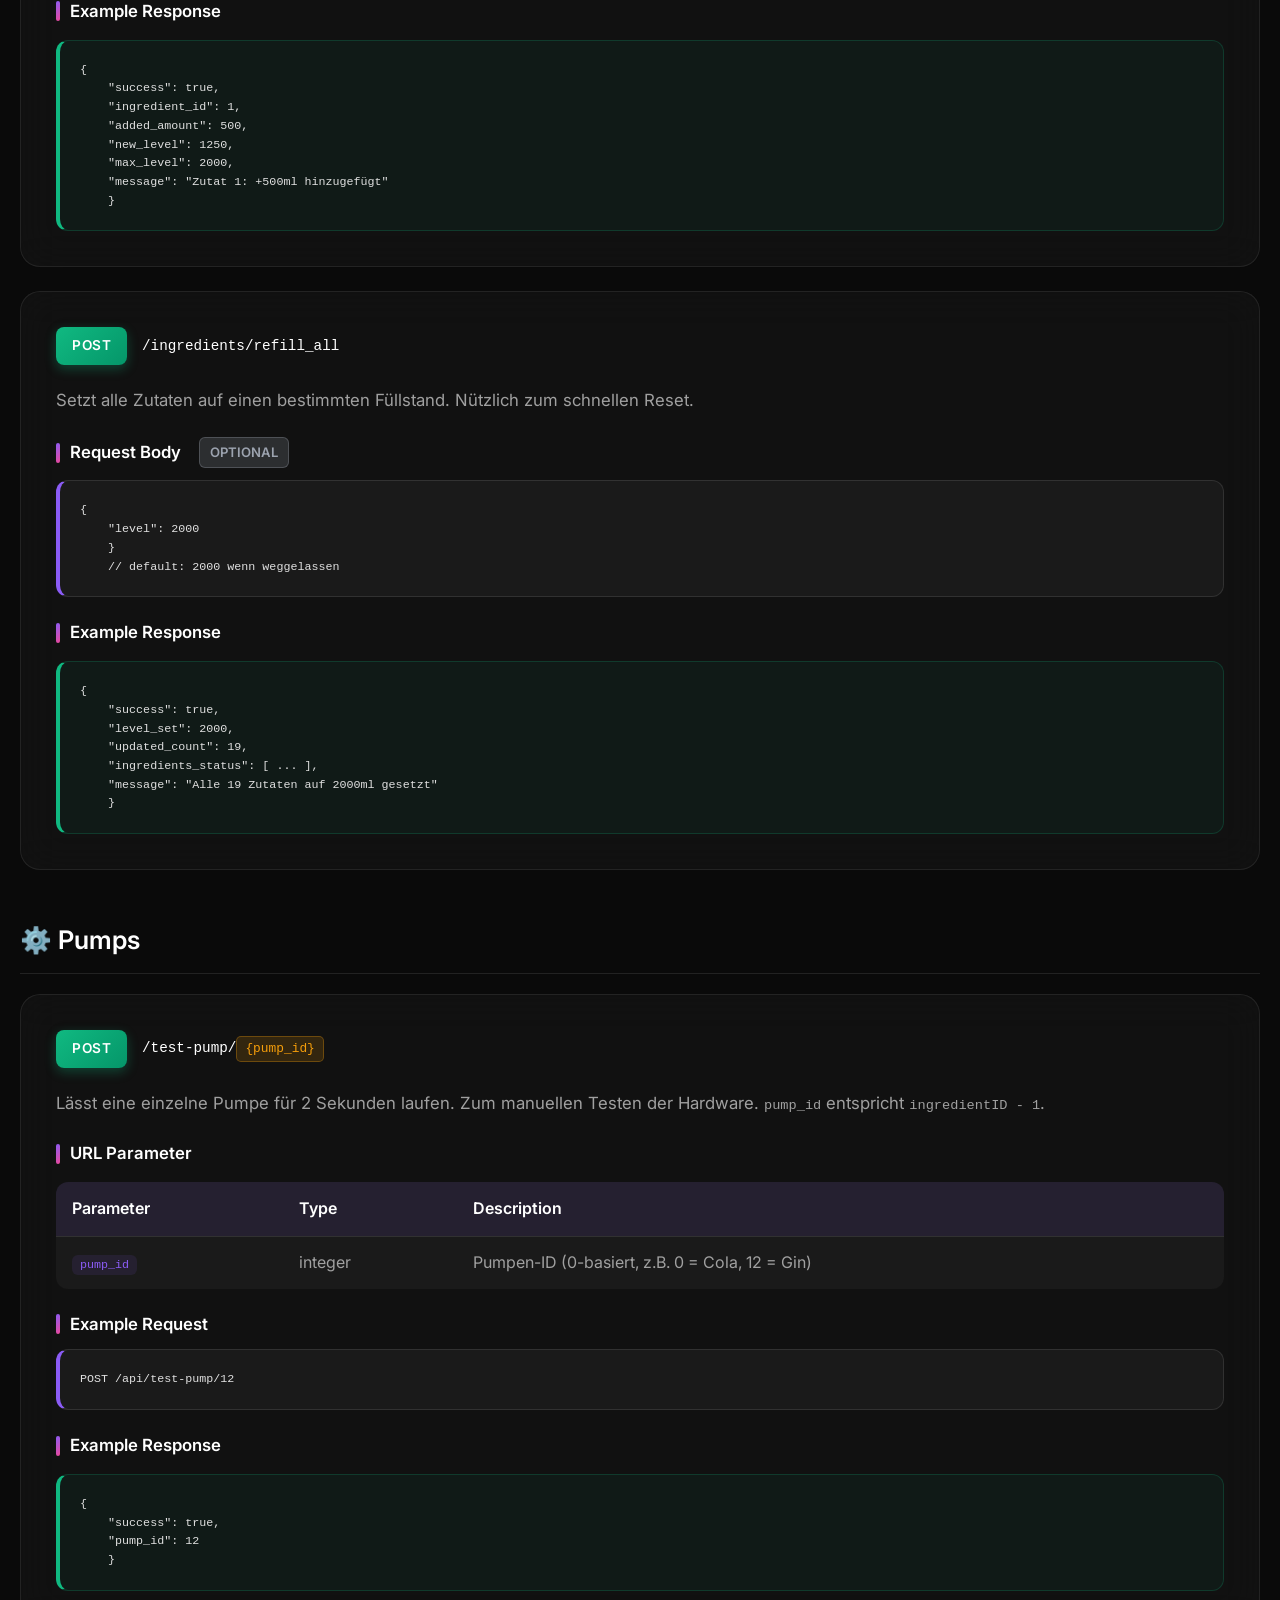
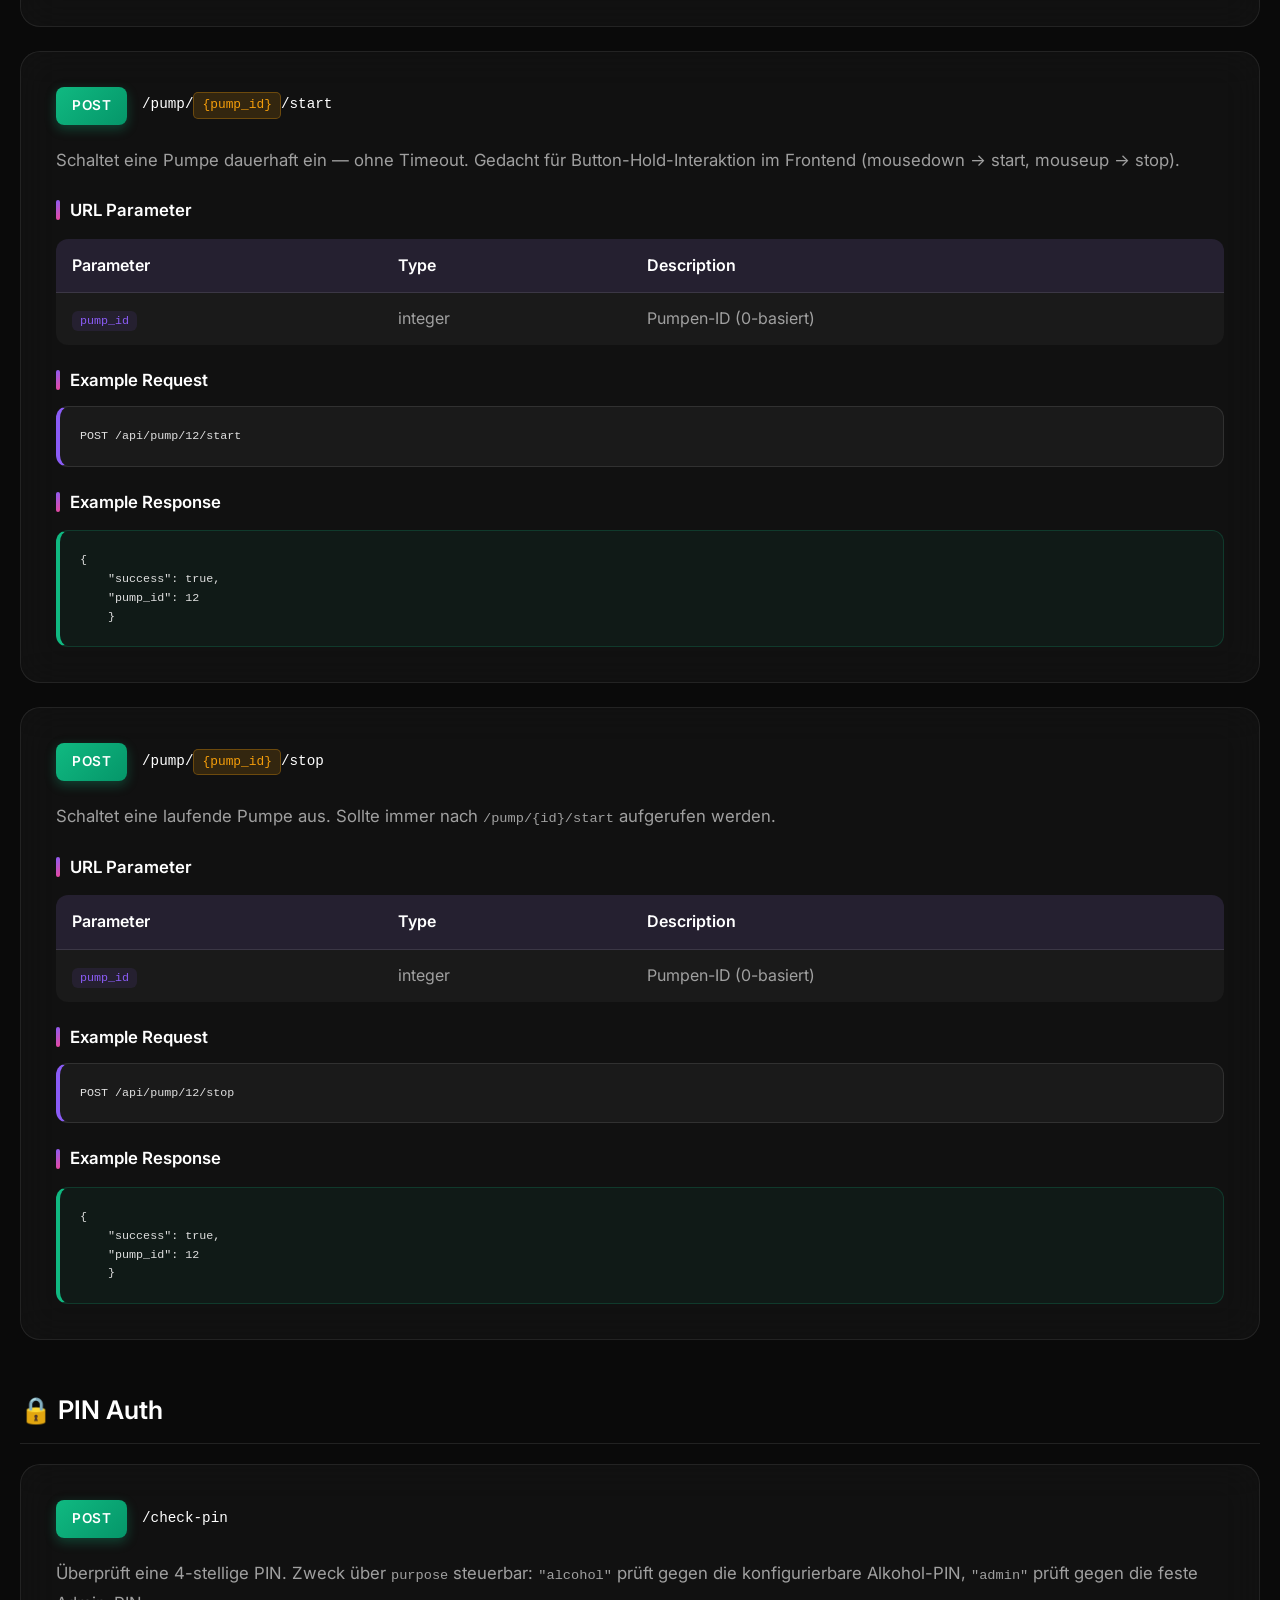
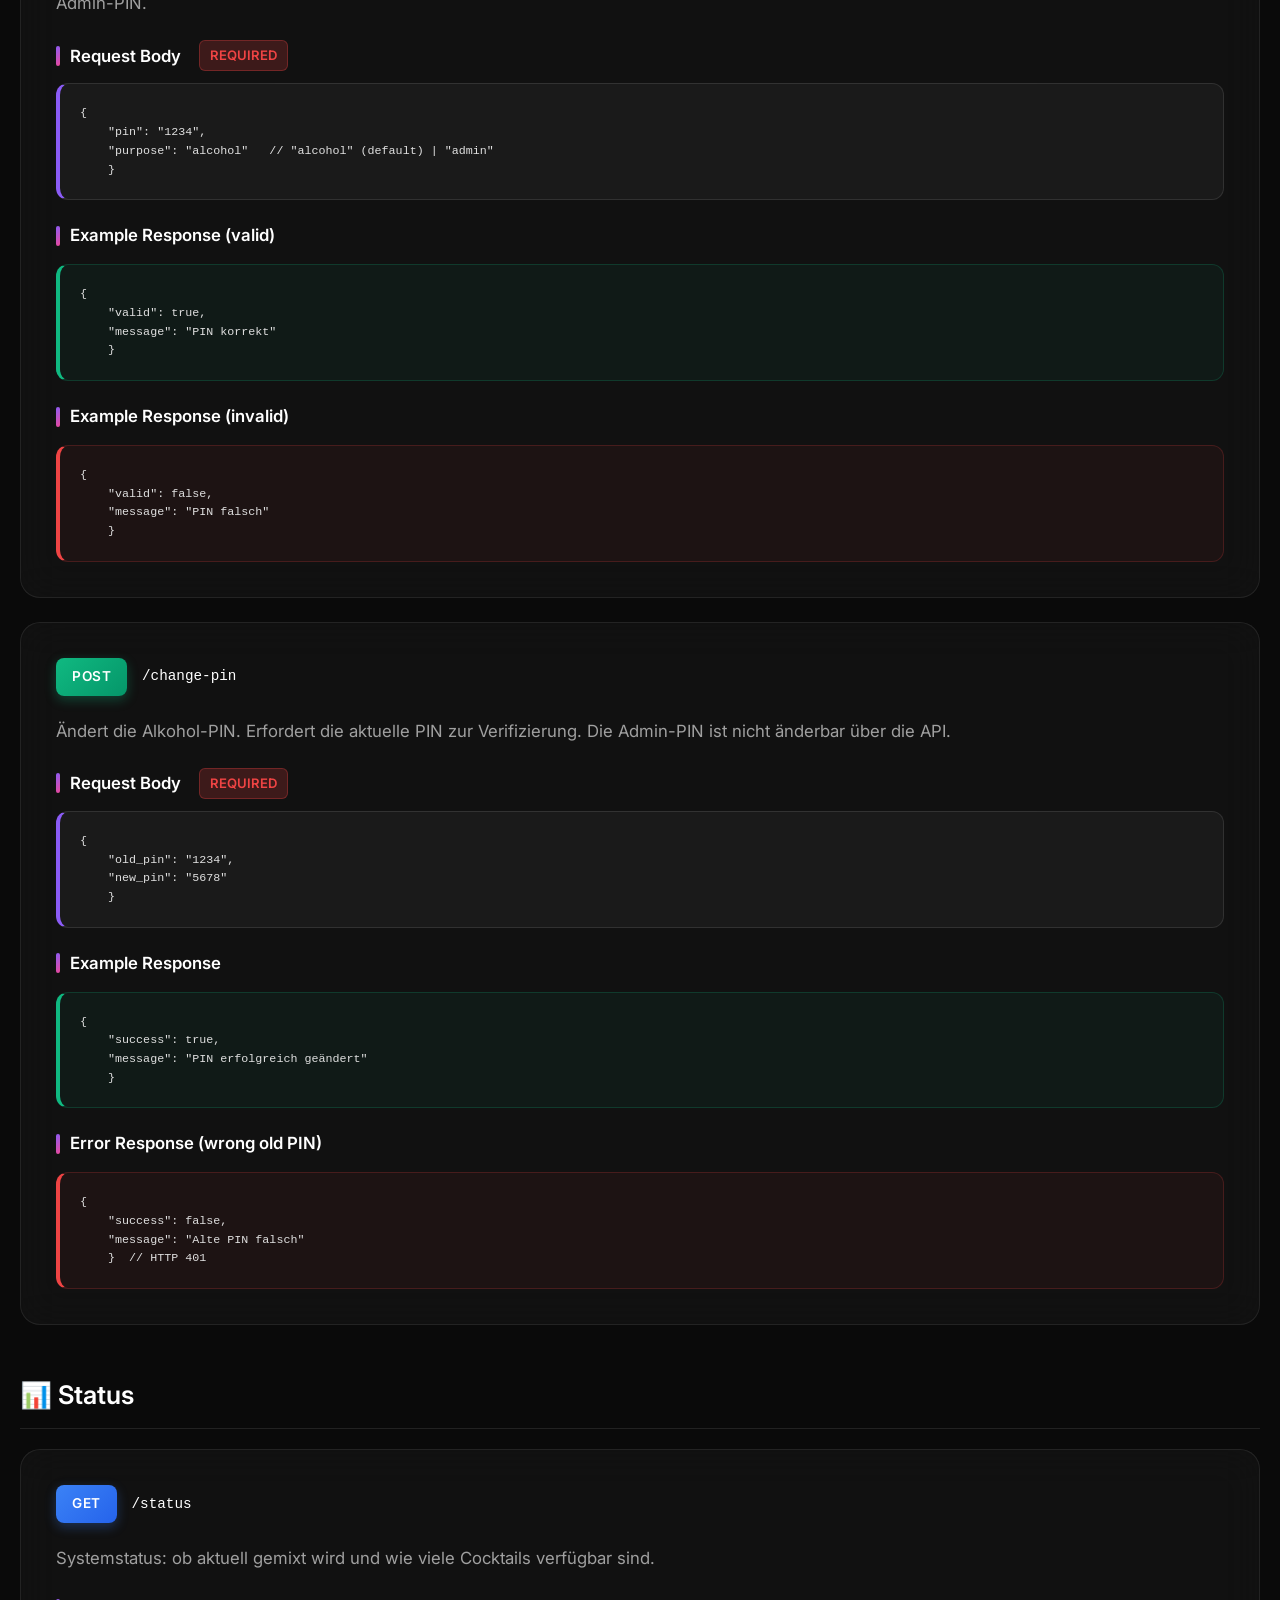
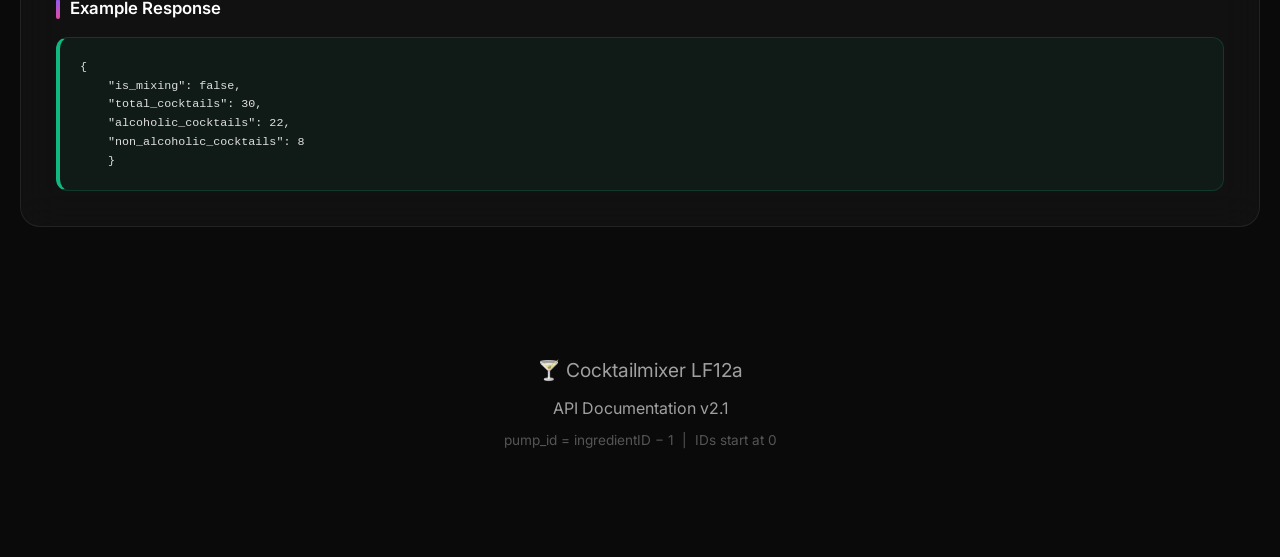
==== commit 54e63d47: "added endpoitns to start / stop pump" ====
--- a/api_examples.html
+++ b/api_examples.html
@@ -3,67 +3,45 @@
 <head>
     <meta charset="UTF-8">
     <meta name="viewport" content="width=device-width, initial-scale=1.0">
-    <title>Cocktailmixer API | Documentation Ai slop bs trust me bro</title>
+    <title>Cocktailmixer API | Documentation</title>
     <style>
         @import url('https://fonts.googleapis.com/css2?family=Inter:wght@300;400;500;600;700&display=swap');
-        
-        * {
-            margin: 0;
-            padding: 0;
-            box-sizing: border-box;
-        }
-        
+        * { margin: 0; padding: 0; box-sizing: border-box; }
         :root {
             --bg-primary: #0a0a0a;
             --bg-secondary: #1a1a1a;
-            --bg-card: rgba(30, 30, 30, 0.6);
-            --border-color: rgba(255, 255, 255, 0.1);
+            --glass-bg: rgba(255,255,255,0.03);
+            --glass-border: rgba(255,255,255,0.08);
+            --border-color: rgba(255,255,255,0.1);
             --text-primary: #ffffff;
             --text-secondary: #a0a0a0;
             --accent-purple: #8b5cf6;
             --accent-blue: #3b82f6;
             --accent-green: #10b981;
-            --accent-pink: #ec4899;
-            --glass-bg: rgba(255, 255, 255, 0.03);
-            --glass-border: rgba(255, 255, 255, 0.08);
-        }
-        
+            --accent-orange: #f59e0b;
+        }
         body {
-            font-family: 'Inter', -apple-system, BlinkMacSystemFont, sans-serif;
+            font-family: 'Inter', sans-serif;
             background: var(--bg-primary);
             color: var(--text-primary);
             line-height: 1.6;
             overflow-x: hidden;
         }
-        
-        /* Animated Background */
         body::before {
             content: '';
             position: fixed;
-            top: 0;
-            left: 0;
-            width: 100%;
-            height: 100%;
-            background: 
-                radial-gradient(circle at 20% 30%, rgba(139, 92, 246, 0.1) 0%, transparent 50%),
-                radial-gradient(circle at 80% 70%, rgba(59, 130, 246, 0.1) 0%, transparent 50%);
+            inset: 0;
+            background:
+                radial-gradient(circle at 20% 30%, rgba(139,92,246,0.1) 0%, transparent 50%),
+                radial-gradient(circle at 80% 70%, rgba(59,130,246,0.1) 0%, transparent 50%);
             pointer-events: none;
             z-index: 0;
         }
-        
-        .container {
-            max-width: 1400px;
-            margin: 0 auto;
-            padding: 40px 20px;
-            position: relative;
-            z-index: 1;
-        }
-        
-        /* Header */
+        .container { max-width: 1400px; margin: 0 auto; padding: 40px 20px; position: relative; z-index: 1; }
+
         header {
             background: var(--glass-bg);
             backdrop-filter: blur(20px);
-            -webkit-backdrop-filter: blur(20px);
             border: 1px solid var(--glass-border);
             border-radius: 24px;
             padding: 60px 40px;
@@ -72,35 +50,24 @@
             position: relative;
             overflow: hidden;
         }
-        
         header::before {
             content: '';
             position: absolute;
-            top: 0;
-            left: 0;
-            right: 0;
+            top: 0; left: 0; right: 0;
             height: 200px;
-            background: linear-gradient(135deg, var(--accent-purple) 0%, var(--accent-blue) 100%);
+            background: linear-gradient(135deg, var(--accent-purple), var(--accent-blue));
             opacity: 0.1;
-            border-radius: 24px;
-        }
-        
+        }
         h1 {
             font-size: 3.5em;
             font-weight: 700;
             margin-bottom: 15px;
-            background: linear-gradient(135deg, #ffffff 0%, #a0a0a0 100%);
+            background: linear-gradient(135deg, #fff 0%, #a0a0a0 100%);
             -webkit-background-clip: text;
             -webkit-text-fill-color: transparent;
             background-clip: text;
         }
-        
-        .subtitle {
-            font-size: 1.3em;
-            color: var(--text-secondary);
-            font-weight: 400;
-        }
-        
+        .subtitle { font-size: 1.2em; color: var(--text-secondary); }
         .base-url {
             margin-top: 20px;
             padding: 15px 25px;
@@ -108,11 +75,10 @@
             border: 1px solid var(--border-color);
             border-radius: 12px;
             display: inline-block;
-            font-family: 'Monaco', monospace;
+            font-family: monospace;
             font-size: 0.95em;
         }
-        
-        /* Navigation */
+
         .nav {
             background: var(--glass-bg);
             backdrop-filter: blur(20px);
@@ -120,23 +86,9 @@
             border-radius: 20px;
             padding: 30px;
             margin-bottom: 40px;
-            top: 20px;
-            z-index: 10;
-        }
-        
-        .nav h3 {
-            margin-bottom: 20px;
-            font-size: 1.2em;
-            color: var(--text-secondary);
-            font-weight: 500;
-        }
-        
-        .nav-grid {
-            display: grid;
-            grid-template-columns: repeat(auto-fit, minmax(200px, 1fr));
-            gap: 12px;
-        }
-        
+        }
+        .nav h3 { margin-bottom: 20px; color: var(--text-secondary); font-weight: 500; }
+        .nav-grid { display: grid; grid-template-columns: repeat(auto-fit, minmax(180px, 1fr)); gap: 12px; }
         .nav-item {
             padding: 12px 20px;
             background: var(--bg-secondary);
@@ -149,42 +101,36 @@
             align-items: center;
             gap: 10px;
         }
-        
-        .nav-item:hover {
-            background: var(--glass-bg);
-            border-color: var(--accent-purple);
-            transform: translateY(-2px);
-        }
-        
-        .nav-icon {
-            font-size: 1.2em;
-        }
-        
-        /* Endpoint Card */
+        .nav-item:hover { border-color: var(--accent-purple); transform: translateY(-2px); }
+
+        .section-heading {
+            font-size: 1.6em;
+            font-weight: 600;
+            margin: 50px 0 20px;
+            padding-bottom: 12px;
+            border-bottom: 1px solid var(--border-color);
+            display: flex;
+            align-items: center;
+            gap: 12px;
+        }
+
         .endpoint {
             background: var(--glass-bg);
             backdrop-filter: blur(20px);
             border: 1px solid var(--glass-border);
             border-radius: 20px;
             padding: 35px;
-            margin-bottom: 30px;
+            margin-bottom: 24px;
             transition: all 0.3s ease;
-        }
-        
+            animation: fadeIn 0.5s ease-out;
+        }
         .endpoint:hover {
             border-color: var(--accent-purple);
             transform: translateY(-4px);
-            box-shadow: 0 20px 60px rgba(139, 92, 246, 0.2);
-        }
-        
-        .endpoint-header {
-            display: flex;
-            align-items: center;
-            gap: 15px;
-            margin-bottom: 20px;
-            flex-wrap: wrap;
-        }
-        
+            box-shadow: 0 20px 60px rgba(139,92,246,0.2);
+        }
+        .endpoint-header { display: flex; align-items: center; gap: 15px; margin-bottom: 20px; flex-wrap: wrap; }
+
         .method {
             padding: 8px 16px;
             border-radius: 8px;
@@ -193,52 +139,28 @@
             letter-spacing: 0.5px;
             text-transform: uppercase;
         }
-        
-        .method.get {
-            background: linear-gradient(135deg, var(--accent-blue), #2563eb);
-            color: white;
-            box-shadow: 0 4px 12px rgba(59, 130, 246, 0.3);
-        }
-        
-        .method.post {
-            background: linear-gradient(135deg, var(--accent-green), #059669);
-            color: white;
-            box-shadow: 0 4px 12px rgba(16, 185, 129, 0.3);
-        }
-        
-        .path {
-            font-family: 'Monaco', 'Courier New', monospace;
-            font-size: 1.1em;
-            color: var(--text-primary);
-            font-weight: 500;
-        }
-        
-        .description {
-            color: var(--text-secondary);
-            line-height: 1.8;
-            margin-bottom: 25px;
-            font-size: 1.05em;
-        }
-        
+        .method.get  { background: linear-gradient(135deg, var(--accent-blue), #2563eb); color: #fff; box-shadow: 0 4px 12px rgba(59,130,246,0.3); }
+        .method.post { background: linear-gradient(135deg, var(--accent-green), #059669); color: #fff; box-shadow: 0 4px 12px rgba(16,185,129,0.3); }
+
+        .path { font-family: monospace; font-size: 1.1em; font-weight: 500; }
+
+        .description { color: var(--text-secondary); line-height: 1.8; margin-bottom: 20px; font-size: 1.05em; }
+
         .section-title {
             font-weight: 600;
-            color: var(--text-primary);
-            margin: 25px 0 15px 0;
-            font-size: 1.1em;
+            margin: 22px 0 12px;
+            font-size: 1.05em;
             display: flex;
             align-items: center;
             gap: 10px;
         }
-        
         .section-title::before {
             content: '';
-            width: 4px;
-            height: 20px;
-            background: linear-gradient(135deg, var(--accent-purple), var(--accent-pink));
+            width: 4px; height: 20px;
+            background: linear-gradient(135deg, var(--accent-purple), #ec4899);
             border-radius: 2px;
         }
-        
-        /* Code Block */
+
         .code-block {
             background: var(--bg-secondary);
             border: 1px solid var(--border-color);
@@ -246,464 +168,469 @@
             border-radius: 12px;
             padding: 20px;
             overflow-x: auto;
-            font-family: 'Monaco', 'Courier New', monospace;
+            font-family: monospace;
             font-size: 0.9em;
             line-height: 1.6;
             color: #e0e0e0;
         }
-        
-        .code-block pre {
-            margin: 0;
-        }
-        
-        /* Response */
+        .code-block pre { margin: 0; }
+
         .response {
-            background: rgba(16, 185, 129, 0.05);
-            border: 1px solid rgba(16, 185, 129, 0.2);
+            background: rgba(16,185,129,0.05);
+            border: 1px solid rgba(16,185,129,0.2);
             border-left: 4px solid var(--accent-green);
             border-radius: 12px;
             padding: 20px;
             margin-top: 15px;
             overflow-x: auto;
         }
-        
-        .response pre {
-            margin: 0;
-            color: #e0e0e0;
-            font-family: 'Monaco', monospace;
+        .response pre { margin: 0; color: #e0e0e0; font-family: monospace; font-size: 0.9em; }
+
+        .error-response {
+            background: rgba(239,68,68,0.05);
+            border: 1px solid rgba(239,68,68,0.2);
+            border-left: 4px solid #ef4444;
+        }
+
+        table { width: 100%; border-collapse: collapse; margin: 15px 0; background: var(--bg-secondary); border-radius: 12px; overflow: hidden; }
+        th { background: rgba(139,92,246,0.1); color: var(--text-primary); font-weight: 600; padding: 14px 16px; text-align: left; }
+        td { padding: 13px 16px; border-top: 1px solid var(--border-color); color: var(--text-secondary); }
+        td code { background: rgba(139,92,246,0.1); padding: 3px 8px; border-radius: 6px; font-size: 0.9em; color: var(--accent-purple); }
+
+        .badge { display: inline-block; padding: 4px 10px; border-radius: 6px; font-size: 0.78em; font-weight: 600; margin-left: 8px; }
+        .badge.required { background: rgba(239,68,68,0.2); color: #ef4444; border: 1px solid rgba(239,68,68,0.3); }
+        .badge.optional { background: rgba(156,163,175,0.2); color: #9ca3af; border: 1px solid rgba(156,163,175,0.3); }
+
+        .url-param {
+            display: inline-block;
+            background: rgba(245,158,11,0.15);
+            color: var(--accent-orange);
+            border: 1px solid rgba(245,158,11,0.3);
+            padding: 2px 8px;
+            border-radius: 5px;
+            font-family: monospace;
             font-size: 0.9em;
         }
-        
-        /* Error Response */
-        .error-response {
-            background: rgba(239, 68, 68, 0.05);
-            border: 1px solid rgba(239, 68, 68, 0.2);
-            border-left: 4px solid #ef4444;
-        }
-        
-        /* Table */
-        table {
-            width: 100%;
-            border-collapse: collapse;
-            margin: 20px 0;
-            background: var(--bg-secondary);
-            border-radius: 12px;
-            overflow: hidden;
-        }
-        
-        th {
-            background: rgba(139, 92, 246, 0.1);
-            color: var(--text-primary);
-            font-weight: 600;
-            padding: 15px;
-            text-align: left;
-            font-size: 0.95em;
-        }
-        
-        td {
-            padding: 15px;
-            border-top: 1px solid var(--border-color);
-            color: var(--text-secondary);
-        }
-        
-        td code {
-            background: rgba(139, 92, 246, 0.1);
-            padding: 3px 8px;
-            border-radius: 6px;
-            font-size: 0.9em;
-            color: var(--accent-purple);
-        }
-        
-        /* Badges */
-        .badge {
-            display: inline-block;
-            padding: 5px 12px;
-            border-radius: 6px;
-            font-size: 0.8em;
-            font-weight: 600;
-            margin-left: 10px;
-        }
-        
-        .badge.required {
-            background: rgba(239, 68, 68, 0.2);
-            color: #ef4444;
-            border: 1px solid rgba(239, 68, 68, 0.3);
-        }
-        
-        .badge.optional {
-            background: rgba(156, 163, 175, 0.2);
-            color: #9ca3af;
-            border: 1px solid rgba(156, 163, 175, 0.3);
-        }
-        
-        /* Footer */
-        footer {
-            text-align: center;
-            padding: 60px 0;
-            color: var(--text-secondary);
-            margin-top: 60px;
-        }
-        
-        footer p {
-            margin: 8px 0;
-        }
-        
-        /* Scrollbar */
-        ::-webkit-scrollbar {
-            width: 8px;
-            height: 8px;
-        }
-        
-        ::-webkit-scrollbar-track {
-            background: var(--bg-secondary);
-        }
-        
-        ::-webkit-scrollbar-thumb {
-            background: var(--accent-purple);
-            border-radius: 4px;
-        }
-        
-        ::-webkit-scrollbar-thumb:hover {
-            background: #a78bfa;
-        }
-        
-        /* Animations */
-        @keyframes fadeIn {
-            from {
-                opacity: 0;
-                transform: translateY(20px);
-            }
-            to {
-                opacity: 1;
-                transform: translateY(0);
-            }
-        }
-        
-        .endpoint {
-            animation: fadeIn 0.5s ease-out;
-        }
-        
-        /* Responsive */
+
+        footer { text-align: center; padding: 60px 0; color: var(--text-secondary); margin-top: 60px; }
+        footer p { margin: 8px 0; }
+
+        ::-webkit-scrollbar { width: 8px; height: 8px; }
+        ::-webkit-scrollbar-track { background: var(--bg-secondary); }
+        ::-webkit-scrollbar-thumb { background: var(--accent-purple); border-radius: 4px; }
+
+        @keyframes fadeIn { from { opacity: 0; transform: translateY(20px); } to { opacity: 1; transform: translateY(0); } }
+
         @media (max-width: 768px) {
-            h1 {
-                font-size: 2.5em;
-            }
-            
-            .endpoint {
-                padding: 25px;
-            }
-            
-            .nav-grid {
-                grid-template-columns: 1fr;
-            }
+            h1 { font-size: 2.2em; }
+            .endpoint { padding: 22px; }
+            .nav-grid { grid-template-columns: 1fr 1fr; }
         }
     </style>
 </head>
 <body>
     <div class="container">
-        <!-- Header -->
+
         <header>
             <h1>🍸 Cocktailmixer API</h1>
-            <p class="subtitle">Developer Documentation v2.0 100% AI-SLOP and Lazy made</p>
-            <div class="base-url">Base URL: http://localhost:5000</div>
+            <p class="subtitle">Developer Documentation v2.1</p>
+            <div class="base-url">Base URL: http://localhost:5000/api</div>
         </header>
 
-        <!-- Navigation -->
         <div class="nav">
+            <h3>Quick Navigation</h3>
             <div class="nav-grid">
-                <a href="#cocktails" class="nav-item">
-                    <span class="nav-icon">🍹</span> Cocktails
-                </a>
-                <a href="#ingredients" class="nav-item">
-                    <span class="nav-icon">🧪</span> Ingredients
-                </a>
-                <a href="#order" class="nav-item">
-                    <span class="nav-icon">🎯</span> Order
-                </a>
-                <a href="#pin" class="nav-item">
-                    <span class="nav-icon">🔒</span> PIN Auth
-                </a>
-                <a href="#status" class="nav-item">
-                    <span class="nav-icon">📊</span> Status
-                </a>
-            </div>
-        </div>
-
-        <!-- COCKTAILS -->
-        <div id="cocktails" class="endpoint">
+                <a href="#cocktails"    class="nav-item"><span>🍹</span> Cocktails</a>
+                <a href="#order"        class="nav-item"><span>🎯</span> Order</a>
+                <a href="#ingredients"  class="nav-item"><span>🧪</span> Ingredients</a>
+                <a href="#pumps"        class="nav-item"><span>⚙️</span> Pumps</a>
+                <a href="#pin"          class="nav-item"><span>🔒</span> PIN Auth</a>
+                <a href="#status"       class="nav-item"><span>📊</span> Status</a>
+            </div>
+        </div>
+
+        <!-- ── COCKTAILS ─────────────────────────────────────────── -->
+        <div id="cocktails" class="section-heading">🍹 Cocktails</div>
+
+        <div class="endpoint">
             <div class="endpoint-header">
                 <span class="method get">GET</span>
-                <span class="path">/api/cocktails</span>
-            </div>
-            <p class="description">
-                Ruft alle verfügbaren Cocktails ab. Optional filterbar nach alkoholisch/alkoholfrei.
-            </p>
-            
+                <span class="path">/cocktails</span>
+            </div>
+            <p class="description">
+                Gibt alle Cocktails zurück, für die aktuell genügend Zutaten vorhanden sind.
+                Enthält sowohl pumpbare Zutaten (<code>liquid_recipe</code>) als auch manuelle Schritte
+                (<code>manual_ingredients</code>). Optional nach Alkohol filterbar.
+            </p>
+
             <div class="section-title">Query Parameters</div>
             <table>
-                <tr>
-                    <th>Parameter</th>
-                    <th>Type</th>
-                    <th>Description</th>
-                </tr>
-                <tr>
-                    <td><code>alkoholisch</code></td>
-                    <td>string</td>
-                    <td>"true" für alkoholische, "false" für alkoholfreie Cocktails</td>
-                </tr>
+                <tr><th>Parameter</th><th>Type</th><th>Values</th><th>Description</th></tr>
+                <tr><td><code>alkoholisch</code></td><td>string</td><td><code>"true"</code> / <code>"false"</code></td><td>Filtert nach alkoholisch / alkoholfrei. Ohne Parameter: alle Cocktails.</td></tr>
             </table>
 
+            <div class="section-title">Example Requests</div>
+            <div class="code-block"><pre>GET /api/cocktails
+    GET /api/cocktails?alkoholisch=true
+    GET /api/cocktails?alkoholisch=false</pre></div>
+
+            <div class="section-title">Example Response</div>
+            <div class="response"><pre>[
+    {
+        "id": 1,
+        "name": "Gin Tonic",
+        "image_path": "../images/Gin Tonic.png",
+        "alkoholisch": true,
+        "description": "Klassischer Gin Tonic mit Limette",
+        "glass_size_ml": 350,
+        "requires_manual_steps": true,
+        "liquid_recipe": [
+        {
+            "pump_id": 12,
+            "ingredient_id": 13,
+            "ingredient_name": "Gin",
+            "amount_ml": 50,
+            "is_liquid": true
+        },
+        {
+            "pump_id": 8,
+            "ingredient_id": 9,
+            "ingredient_name": "Tonic",
+            "amount_ml": 260,
+            "is_liquid": true
+        }
+        ],
+        "manual_ingredients": [
+        {
+            "ingredient_id": 17,
+            "ingredient_name": "Limette",
+            "amount_ml": 1,
+            "is_liquid": false,
+            "instruction": "Schneide 1 Limettenscheibe(n) und gib sie ins Glas"
+        }
+        ]
+    }
+    ]</pre></div>
+        </div>
+
+        <!-- ── ORDER ─────────────────────────────────────────────── -->
+        <div id="order" class="section-heading">🎯 Order</div>
+
+        <div class="endpoint">
+            <div class="endpoint-header">
+                <span class="method post">POST</span>
+                <span class="path">/order</span>
+            </div>
+            <p class="description">
+                Startet den Mixvorgang für einen Cocktail. Die Pumpen laufen im Hintergrund-Thread.
+                Wenn der Cocktail manuelle Zutaten erfordert, werden entsprechende Anweisungen zurückgegeben.
+            </p>
+
+            <div class="section-title">Request Body <span class="badge required">REQUIRED</span></div>
+            <div class="code-block"><pre>{
+    "cocktail_id": 1
+    }</pre></div>
+
+            <div class="section-title">Example Response</div>
+            <div class="response"><pre>{
+    "status": "mixing",
+    "cocktail": "Gin Tonic",
+    "alkoholisch": true,
+    "volume": "350ml",
+    "liquid_ingredients": [
+        { "pump_id": 12, "ingredient_name": "Gin", "amount_ml": 50 },
+        { "pump_id": 8,  "ingredient_name": "Tonic", "amount_ml": 260 }
+    ],
+    "manual_steps": [
+        {
+        "ingredient_name": "Limette",
+        "instruction": "Schneide 1 Limettenscheibe(n) und gib sie ins Glas"
+        }
+    ],
+    "message": "Cocktail wird gemischt. Bitte folgende Zutaten manuell hinzufügen:",
+    "instructions": [
+        "Schneide 1 Limettenscheibe(n) und gib sie ins Glas"
+    ]
+    }</pre></div>
+
+            <div class="section-title">Error Response</div>
+            <div class="response error-response"><pre>{
+    "error": "Cocktail nicht verfügbar"
+    }</pre></div>
+        </div>
+
+        <!-- ── INGREDIENTS ───────────────────────────────────────── -->
+        <div id="ingredients" class="section-heading">🧪 Ingredients</div>
+
+        <div class="endpoint">
+            <div class="endpoint-header">
+                <span class="method get">GET</span>
+                <span class="path">/ingredients</span>
+            </div>
+            <p class="description">Status aller Zutaten: Füllstand, ob pumpbar, zugehörige Pumpen-ID.</p>
+
+            <div class="section-title">Example Response</div>
+            <div class="response"><pre>[
+    {
+        "ingredient_id": 1,
+        "ingredient_name": "Cola",
+        "is_liquid": true,
+        "current_level": 750,
+        "max_level": 2000,
+        "pump_id": 0
+    },
+    {
+        "ingredient_id": 17,
+        "ingredient_name": "Limette",
+        "is_liquid": false,
+        "current_level": 10,
+        "max_level": 20,
+        "pump_id": null
+    }
+    ]</pre></div>
+        </div>
+
+        <div class="endpoint">
+            <div class="endpoint-header">
+                <span class="method post">POST</span>
+                <span class="path">/ingredients/set</span>
+            </div>
+            <p class="description">
+                Setzt den Füllstand einer Zutat auf einen exakten Wert. Setzt gleichzeitig <code>maxLevel</code> auf denselben Wert.
+            </p>
+
+            <div class="section-title">Request Body <span class="badge required">REQUIRED</span></div>
+            <div class="code-block"><pre>{
+    "ingredient_id": 1,
+    "level": 1500
+    }</pre></div>
+
+            <div class="section-title">Example Response</div>
+            <div class="response"><pre>{
+    "success": true,
+    "ingredient_id": 1,
+    "new_level": 1500,
+    "max_level": 1500,
+    "message": "Zutat 1 auf 1500ml gesetzt"
+    }</pre></div>
+        </div>
+
+        <div class="endpoint">
+            <div class="endpoint-header">
+                <span class="method post">POST</span>
+                <span class="path">/ingredients/refill</span>
+            </div>
+            <p class="description">
+                Addiert eine Menge zum aktuellen Füllstand einer Zutat. Erhöht <code>maxLevel</code> automatisch,
+                falls der neue Level den bisherigen Maximalwert übersteigt.
+            </p>
+
+            <div class="section-title">Request Body <span class="badge required">REQUIRED</span></div>
+            <div class="code-block"><pre>{
+    "ingredient_id": 1,
+    "amount": 500
+    }</pre></div>
+
+            <div class="section-title">Example Response</div>
+            <div class="response"><pre>{
+    "success": true,
+    "ingredient_id": 1,
+    "added_amount": 500,
+    "new_level": 1250,
+    "max_level": 2000,
+    "message": "Zutat 1: +500ml hinzugefügt"
+    }</pre></div>
+        </div>
+
+        <div class="endpoint">
+            <div class="endpoint-header">
+                <span class="method post">POST</span>
+                <span class="path">/ingredients/refill_all</span>
+            </div>
+            <p class="description">Setzt alle Zutaten auf einen bestimmten Füllstand. Nützlich zum schnellen Reset.</p>
+
+            <div class="section-title">Request Body <span class="badge optional">OPTIONAL</span></div>
+            <div class="code-block"><pre>{
+    "level": 2000
+    }
+    // default: 2000 wenn weggelassen</pre></div>
+
+            <div class="section-title">Example Response</div>
+            <div class="response"><pre>{
+    "success": true,
+    "level_set": 2000,
+    "updated_count": 19,
+    "ingredients_status": [ ... ],
+    "message": "Alle 19 Zutaten auf 2000ml gesetzt"
+    }</pre></div>
+        </div>
+
+        <!-- ── PUMPS ──────────────────────────────────────────────── -->
+        <div id="pumps" class="section-heading">⚙️ Pumps</div>
+
+        <div class="endpoint">
+            <div class="endpoint-header">
+                <span class="method post">POST</span>
+                <span class="path">/test-pump/<span class="url-param">{pump_id}</span></span>
+            </div>
+            <p class="description">
+                Lässt eine einzelne Pumpe für 2 Sekunden laufen. Zum manuellen Testen der Hardware.
+                <code>pump_id</code> entspricht <code>ingredientID - 1</code>.
+            </p>
+
+            <div class="section-title">URL Parameter</div>
+            <table>
+                <tr><th>Parameter</th><th>Type</th><th>Description</th></tr>
+                <tr><td><code>pump_id</code></td><td>integer</td><td>Pumpen-ID (0-basiert, z.B. 0 = Cola, 12 = Gin)</td></tr>
+            </table>
+
             <div class="section-title">Example Request</div>
-            <div class="code-block">
-<pre>GET http://localhost:5000/api/cocktails
-GET http://localhost:5000/api/cocktails?alkoholisch=true
-GET http://localhost:5000/api/cocktails?alkoholisch=false</pre>
-            </div>
-
-            <div class="section-title">Example Response</div>
-            <div class="response">
-<pre>[
-  {
-    "id": 1,
-    "name": "Gin Tonic",
-    "liquid_recipe": [
-      {
-        "pump_id": 8,
-        "ingredient_name": "Tonic",
-        "amount_ml": 260
-      }
-    ],
-    "manual_ingredients": [
-      {
-        "ingredient_name": "Limette",
-        "instruction": "1 Scheibe hinzufügen"
-      }
-    ],
-    "alkoholisch": true,
-    "glass_size_ml": 350
-  }
-]</pre>
-            </div>
-        </div>
-
-        <!-- INGREDIENTS -->
-        <div id="ingredients" class="endpoint">
+            <div class="code-block"><pre>POST /api/test-pump/12</pre></div>
+
+            <div class="section-title">Example Response</div>
+            <div class="response"><pre>{
+    "success": true,
+    "pump_id": 12
+    }</pre></div>
+        </div>
+
+        <div class="endpoint">
+            <div class="endpoint-header">
+                <span class="method post">POST</span>
+                <span class="path">/pump/<span class="url-param">{pump_id}</span>/start</span>
+            </div>
+            <p class="description">
+                Schaltet eine Pumpe dauerhaft ein — ohne Timeout. Gedacht für Button-Hold-Interaktion im Frontend
+                (mousedown → start, mouseup → stop).
+            </p>
+
+            <div class="section-title">URL Parameter</div>
+            <table>
+                <tr><th>Parameter</th><th>Type</th><th>Description</th></tr>
+                <tr><td><code>pump_id</code></td><td>integer</td><td>Pumpen-ID (0-basiert)</td></tr>
+            </table>
+
+            <div class="section-title">Example Request</div>
+            <div class="code-block"><pre>POST /api/pump/12/start</pre></div>
+
+            <div class="section-title">Example Response</div>
+            <div class="response"><pre>{
+    "success": true,
+    "pump_id": 12
+    }</pre></div>
+        </div>
+
+        <div class="endpoint">
+            <div class="endpoint-header">
+                <span class="method post">POST</span>
+                <span class="path">/pump/<span class="url-param">{pump_id}</span>/stop</span>
+            </div>
+            <p class="description">
+                Schaltet eine laufende Pumpe aus. Sollte immer nach <code>/pump/{id}/start</code> aufgerufen werden.
+            </p>
+
+            <div class="section-title">URL Parameter</div>
+            <table>
+                <tr><th>Parameter</th><th>Type</th><th>Description</th></tr>
+                <tr><td><code>pump_id</code></td><td>integer</td><td>Pumpen-ID (0-basiert)</td></tr>
+            </table>
+
+            <div class="section-title">Example Request</div>
+            <div class="code-block"><pre>POST /api/pump/12/stop</pre></div>
+
+            <div class="section-title">Example Response</div>
+            <div class="response"><pre>{
+    "success": true,
+    "pump_id": 12
+    }</pre></div>
+        </div>
+
+        <!-- ── PIN ───────────────────────────────────────────────── -->
+        <div id="pin" class="section-heading">🔒 PIN Auth</div>
+
+        <div class="endpoint">
+            <div class="endpoint-header">
+                <span class="method post">POST</span>
+                <span class="path">/check-pin</span>
+            </div>
+            <p class="description">
+                Überprüft eine 4-stellige PIN. Zweck über <code>purpose</code> steuerbar:
+                <code>"alcohol"</code> prüft gegen die konfigurierbare Alkohol-PIN,
+                <code>"admin"</code> prüft gegen die feste Admin-PIN.
+            </p>
+
+            <div class="section-title">Request Body <span class="badge required">REQUIRED</span></div>
+            <div class="code-block"><pre>{
+    "pin": "1234",
+    "purpose": "alcohol"   // "alcohol" (default) | "admin"
+    }</pre></div>
+
+            <div class="section-title">Example Response (valid)</div>
+            <div class="response"><pre>{
+    "valid": true,
+    "message": "PIN korrekt"
+    }</pre></div>
+
+            <div class="section-title">Example Response (invalid)</div>
+            <div class="response error-response"><pre>{
+    "valid": false,
+    "message": "PIN falsch"
+    }</pre></div>
+        </div>
+
+        <div class="endpoint">
+            <div class="endpoint-header">
+                <span class="method post">POST</span>
+                <span class="path">/change-pin</span>
+            </div>
+            <p class="description">
+                Ändert die Alkohol-PIN. Erfordert die aktuelle PIN zur Verifizierung.
+                Die Admin-PIN ist nicht änderbar über die API.
+            </p>
+
+            <div class="section-title">Request Body <span class="badge required">REQUIRED</span></div>
+            <div class="code-block"><pre>{
+    "old_pin": "1234",
+    "new_pin": "5678"
+    }</pre></div>
+
+            <div class="section-title">Example Response</div>
+            <div class="response"><pre>{
+    "success": true,
+    "message": "PIN erfolgreich geändert"
+    }</pre></div>
+
+            <div class="section-title">Error Response (wrong old PIN)</div>
+            <div class="response error-response"><pre>{
+    "success": false,
+    "message": "Alte PIN falsch"
+    }  // HTTP 401</pre></div>
+        </div>
+
+        <!-- ── STATUS ────────────────────────────────────────────── -->
+        <div id="status" class="section-heading">📊 Status</div>
+
+        <div class="endpoint">
             <div class="endpoint-header">
                 <span class="method get">GET</span>
-                <span class="path">/api/ingredients</span>
-            </div>
-            <p class="description">
-                Gibt den aktuellen Status aller Zutaten zurück (Füllstand, ID, ob pumpbar).
-            </p>
-
-            <div class="section-title">Example Response</div>
-            <div class="response">
-<pre>[
-  {
-    "ingredient_id": 1,
-    "ingredient_name": "Cola",
-    "is_liquid": true,
-    "current_level": 750,
-    "pump_id": 0
-  }
-]</pre>
-            </div>
-        </div>
-
-        <!-- INGREDIENTS REFILL -->
-        <div class="endpoint">
-            <div class="endpoint-header">
-                <span class="method post">POST</span>
-                <span class="path">/api/ingredients/refill</span>
-            </div>
-            <p class="description">
-                Füllt eine spezifische Zutat auf (addiert zur aktuellen Menge).
-            </p>
-
-            <div class="section-title">
-                Request Body
-                <span class="badge required">REQUIRED</span>
-            </div>
-            <div class="code-block">
-<pre>{
-  "ingredient_id": 1,
-  "amount": 200
-}</pre>
-            </div>
-
-            <div class="section-title">Example Response</div>
-            <div class="response">
-<pre>{
-  "success": true,
-  "ingredient_id": 1,
-  "added_amount": 200,
-  "new_level": 950
-}</pre>
-            </div>
-        </div>
-
-        <!-- INGREDIENTS REFILL ALL -->
-        <div class="endpoint">
-            <div class="endpoint-header">
-                <span class="method post">POST</span>
-                <span class="path">/api/ingredients/refill_all</span>
-            </div>
-            <p class="description">
-                Setzt alle Zutaten auf einen bestimmten Wert (Standard: 2000ml).
-            </p>
-
-            <div class="section-title">
-                Request Body
-                <span class="badge optional">OPTIONAL</span>
-            </div>
-            <div class="code-block">
-<pre>{
-  "level": 2000
-}</pre>
-            </div>
-
-            <div class="section-title">Example Response</div>
-            <div class="response">
-<pre>{
-  "success": true,
-  "level_set": 2000,
-  "updated_count": 19
-}</pre>
-            </div>
-        </div>
-
-        <!-- ORDER -->
-        <div id="order" class="endpoint">
-            <div class="endpoint-header">
-                <span class="method post">POST</span>
-                <span class="path">/api/order</span>
-            </div>
-            <p class="description">
-                Bestellt einen Cocktail und startet den automatischen Mixvorgang.
-            </p>
-
-            <div class="section-title">
-                Request Body
-                <span class="badge required">REQUIRED</span>
-            </div>
-            <div class="code-block">
-<pre>{
-  "cocktail_id": 1
-}</pre>
-            </div>
-
-            <div class="section-title">Example Response</div>
-            <div class="response">
-<pre>{
-  "status": "mixing",
-  "cocktail": "Gin Tonic",
-  "alkoholisch": true,
-  "volume": "350ml",
-  "liquid_ingredients": [...],
-  "manual_steps": [
-    {
-      "ingredient_name": "Limette",
-      "instruction": "1 Scheibe hinzufügen"
-    }
-  ]
-}</pre>
-            </div>
-        </div>
-
-        <!-- PIN CHECK -->
-        <div id="pin" class="endpoint">
-            <div class="endpoint-header">
-                <span class="method post">POST</span>
-                <span class="path">/api/check-pin</span>
-            </div>
-            <p class="description">
-                Überprüft die eingegebene PIN für alkoholische Getränke.
-            </p>
-
-            <div class="section-title">
-                Request Body
-                <span class="badge required">REQUIRED</span>
-            </div>
-            <div class="code-block">
-<pre>{
-  "pin": "1234"
-}</pre>
-            </div>
-
-            <div class="section-title">Example Response (Success)</div>
-            <div class="response">
-<pre>{
-  "valid": true,
-  "message": "PIN korrekt"
-}</pre>
-            </div>
-
-            <div class="section-title">Example Response (Error)</div>
-            <div class="response error-response">
-<pre>{
-  "valid": false,
-  "message": "PIN falsch"
-}</pre>
-            </div>
-        </div>
-
-        <!-- PIN CHANGE -->
-        <div class="endpoint">
-            <div class="endpoint-header">
-                <span class="method post">POST</span>
-                <span class="path">/api/change-pin</span>
-            </div>
-            <p class="description">
-                Ändert die PIN (benötigt die alte PIN zur Verifizierung).
-            </p>
-
-            <div class="section-title">
-                Request Body
-                <span class="badge required">REQUIRED</span>
-            </div>
-            <div class="code-block">
-<pre>{
-  "old_pin": "1234",
-  "new_pin": "5678"
-}</pre>
-            </div>
-
-            <div class="section-title">Example Response</div>
-            <div class="response">
-<pre>{
-  "success": true,
-  "message": "PIN erfolgreich geändert"
-}</pre>
-            </div>
-        </div>
-
-        <!-- STATUS -->
-        <div id="status" class="endpoint">
-            <div class="endpoint-header">
-                <span class="method get">GET</span>
-                <span class="path">/api/status</span>
-            </div>
-            <p class="description">
-                Gibt den aktuellen Systemstatus zurück (Mixing-Status, Anzahl Cocktails).
-            </p>
-
-            <div class="section-title">Example Response</div>
-            <div class="response">
-<pre>{
-  "is_mixing": false,
-  "total_cocktails": 30,
-  "alcoholic_cocktails": 22,
-  "non_alcoholic_cocktails": 8
-}</pre>
-            </div>
-        </div>
-
-        <!-- Footer -->
+                <span class="path">/status</span>
+            </div>
+            <p class="description">Systemstatus: ob aktuell gemixt wird und wie viele Cocktails verfügbar sind.</p>
+
+            <div class="section-title">Example Response</div>
+            <div class="response"><pre>{
+    "is_mixing": false,
+    "total_cocktails": 30,
+    "alcoholic_cocktails": 22,
+    "non_alcoholic_cocktails": 8
+    }</pre></div>
+        </div>
+
         <footer>
-            <p style="font-size: 1.2em; margin-bottom: 10px;">🍸 Cocktailmixer LF12a</p>
-            <p>API Documentation v2.0</p>
-            <p style="font-size: 0.9em; color: #666;">Built with ❤️ | Oktober 2025</p>
+            <p style="font-size:1.2em; margin-bottom:10px">🍸 Cocktailmixer LF12a</p>
+            <p>API Documentation v2.1</p>
+            <p style="font-size:0.85em; color:#555">pump_id = ingredientID − 1 &nbsp;|&nbsp; IDs start at 0</p>
         </footer>
     </div>
 </body>
-</html>
+</html>
